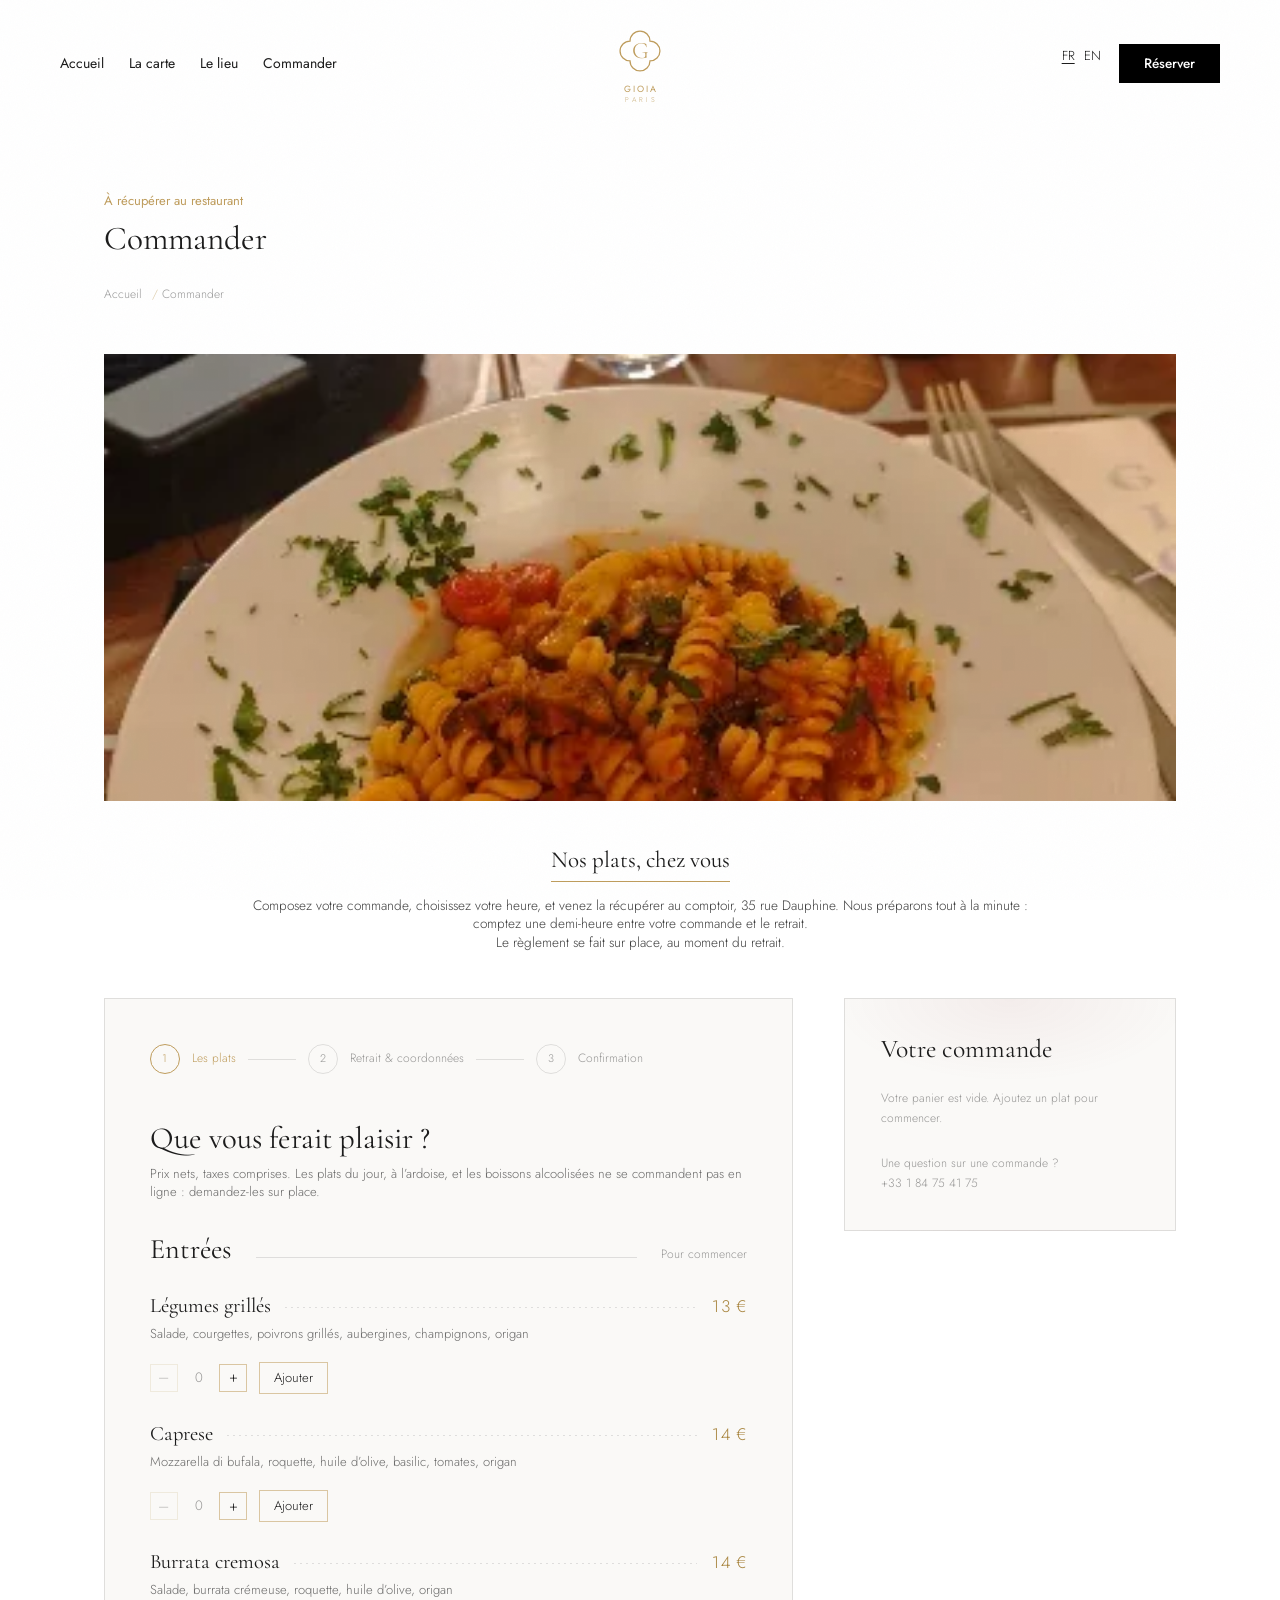
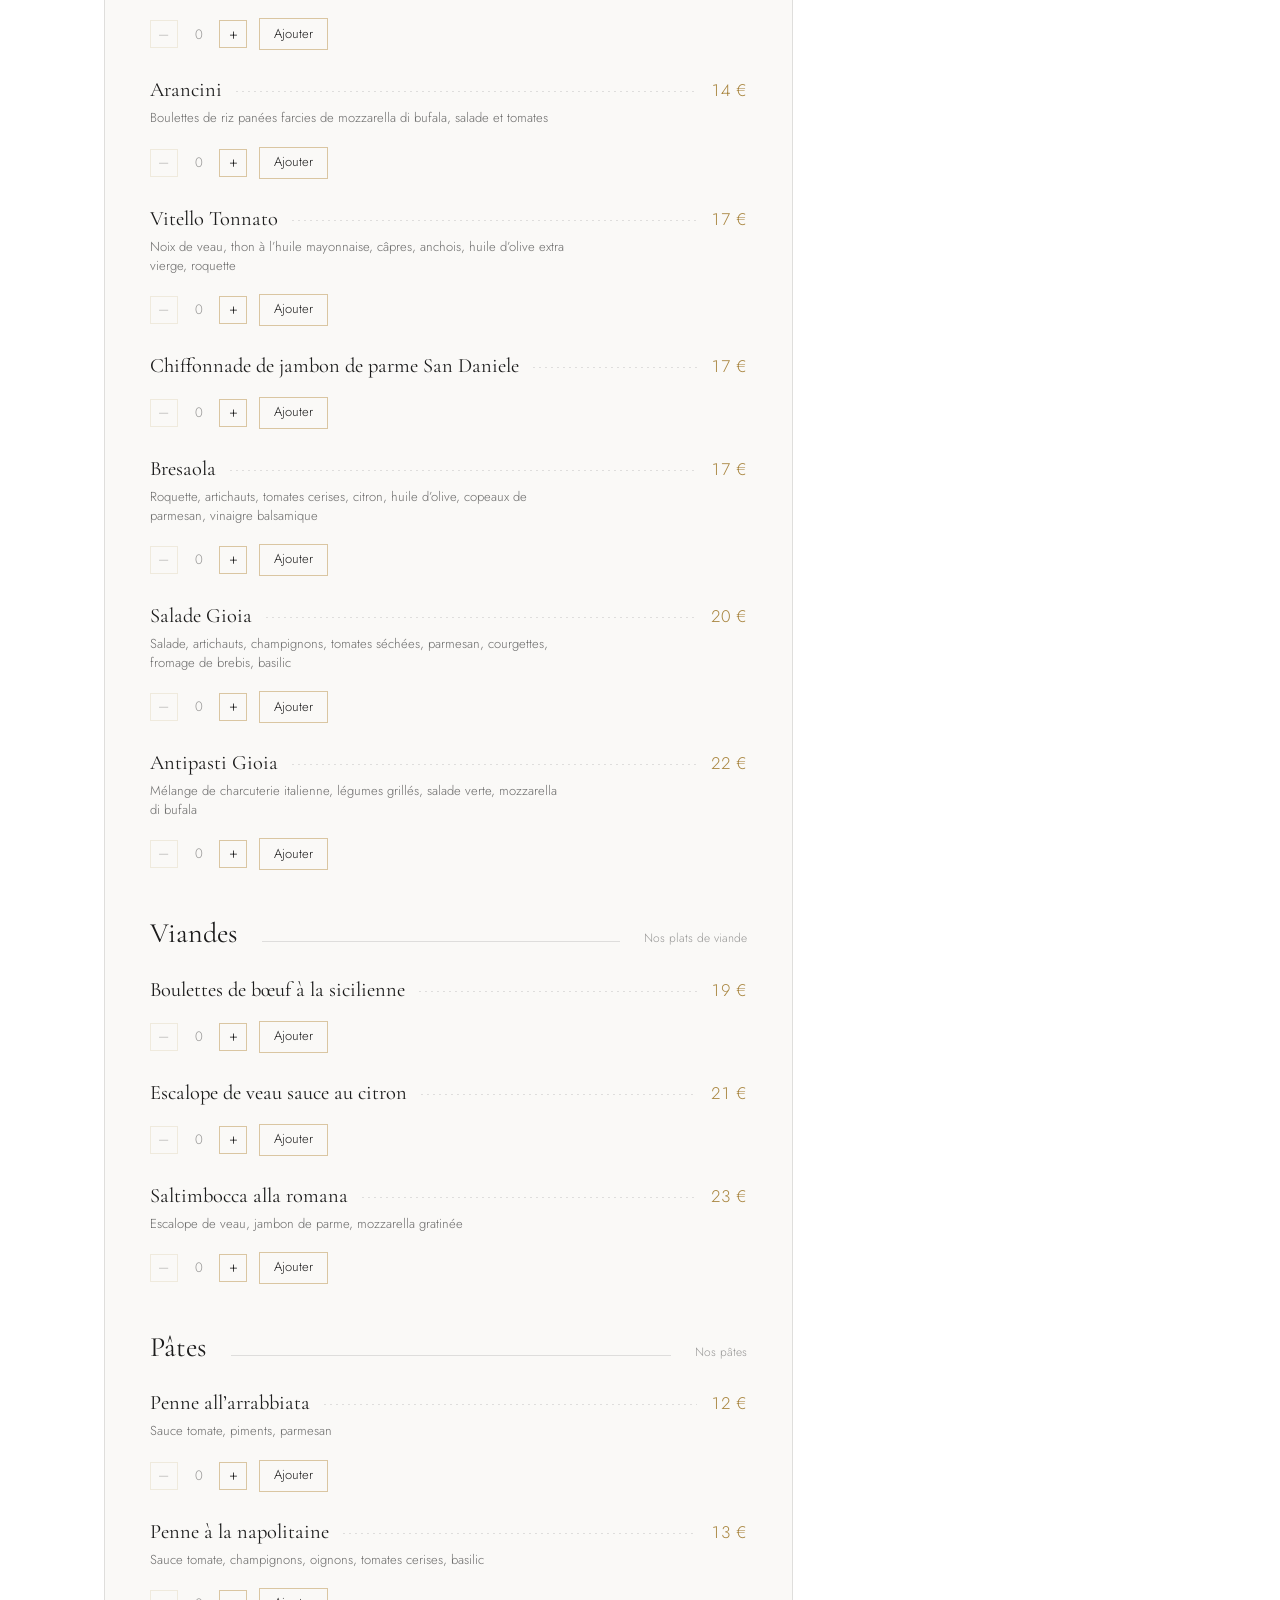
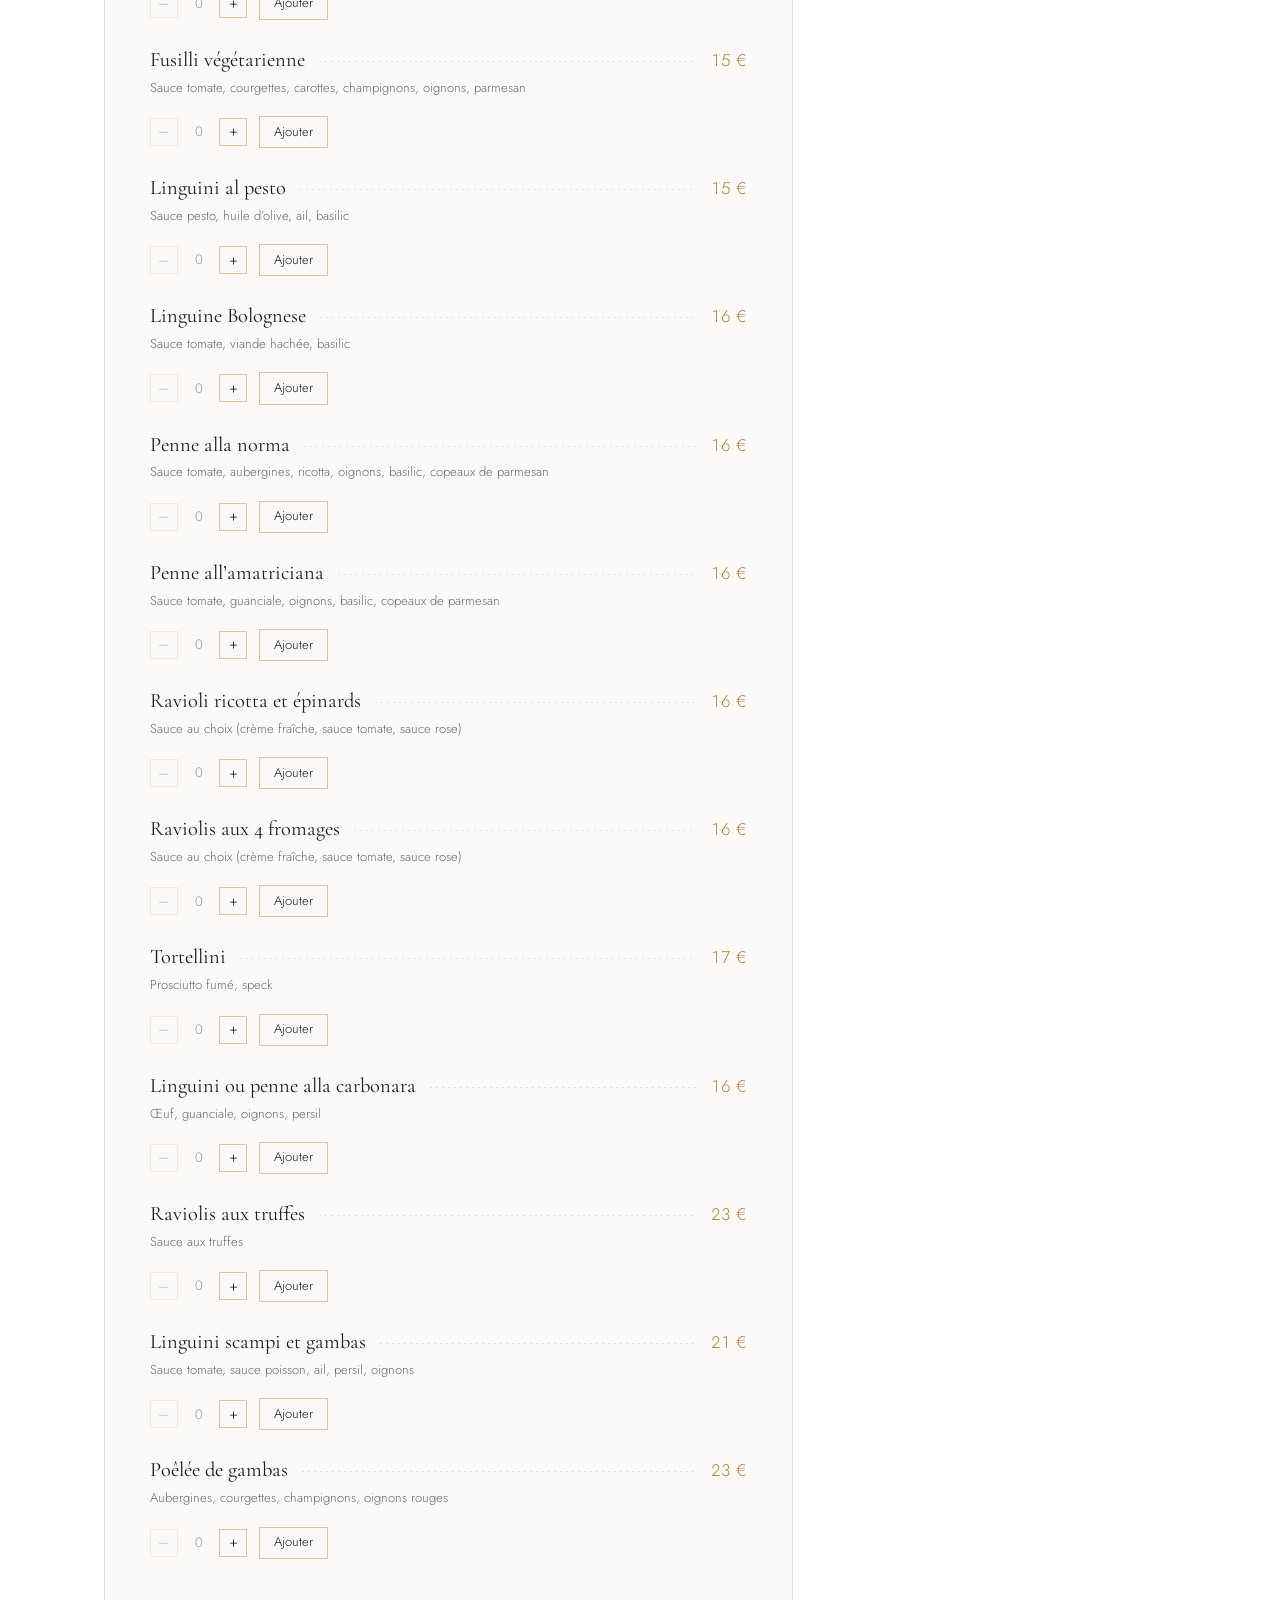
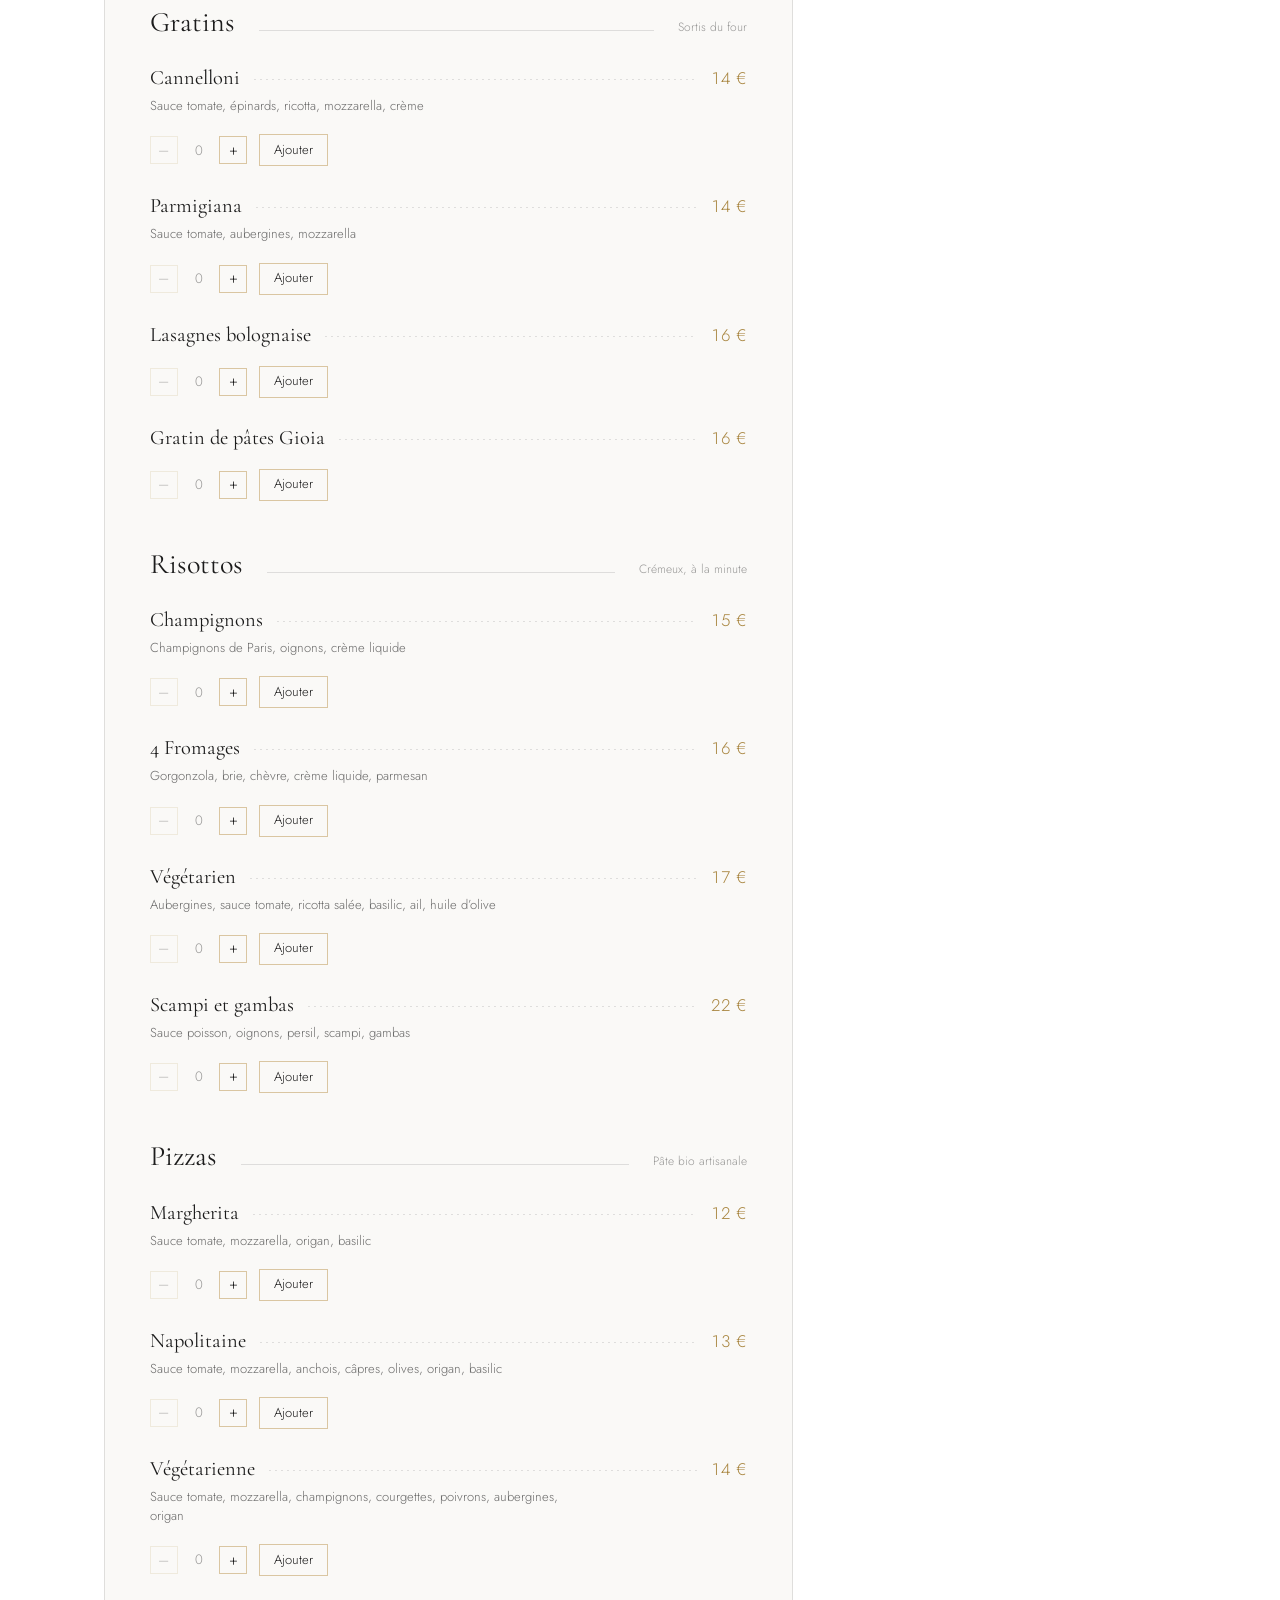
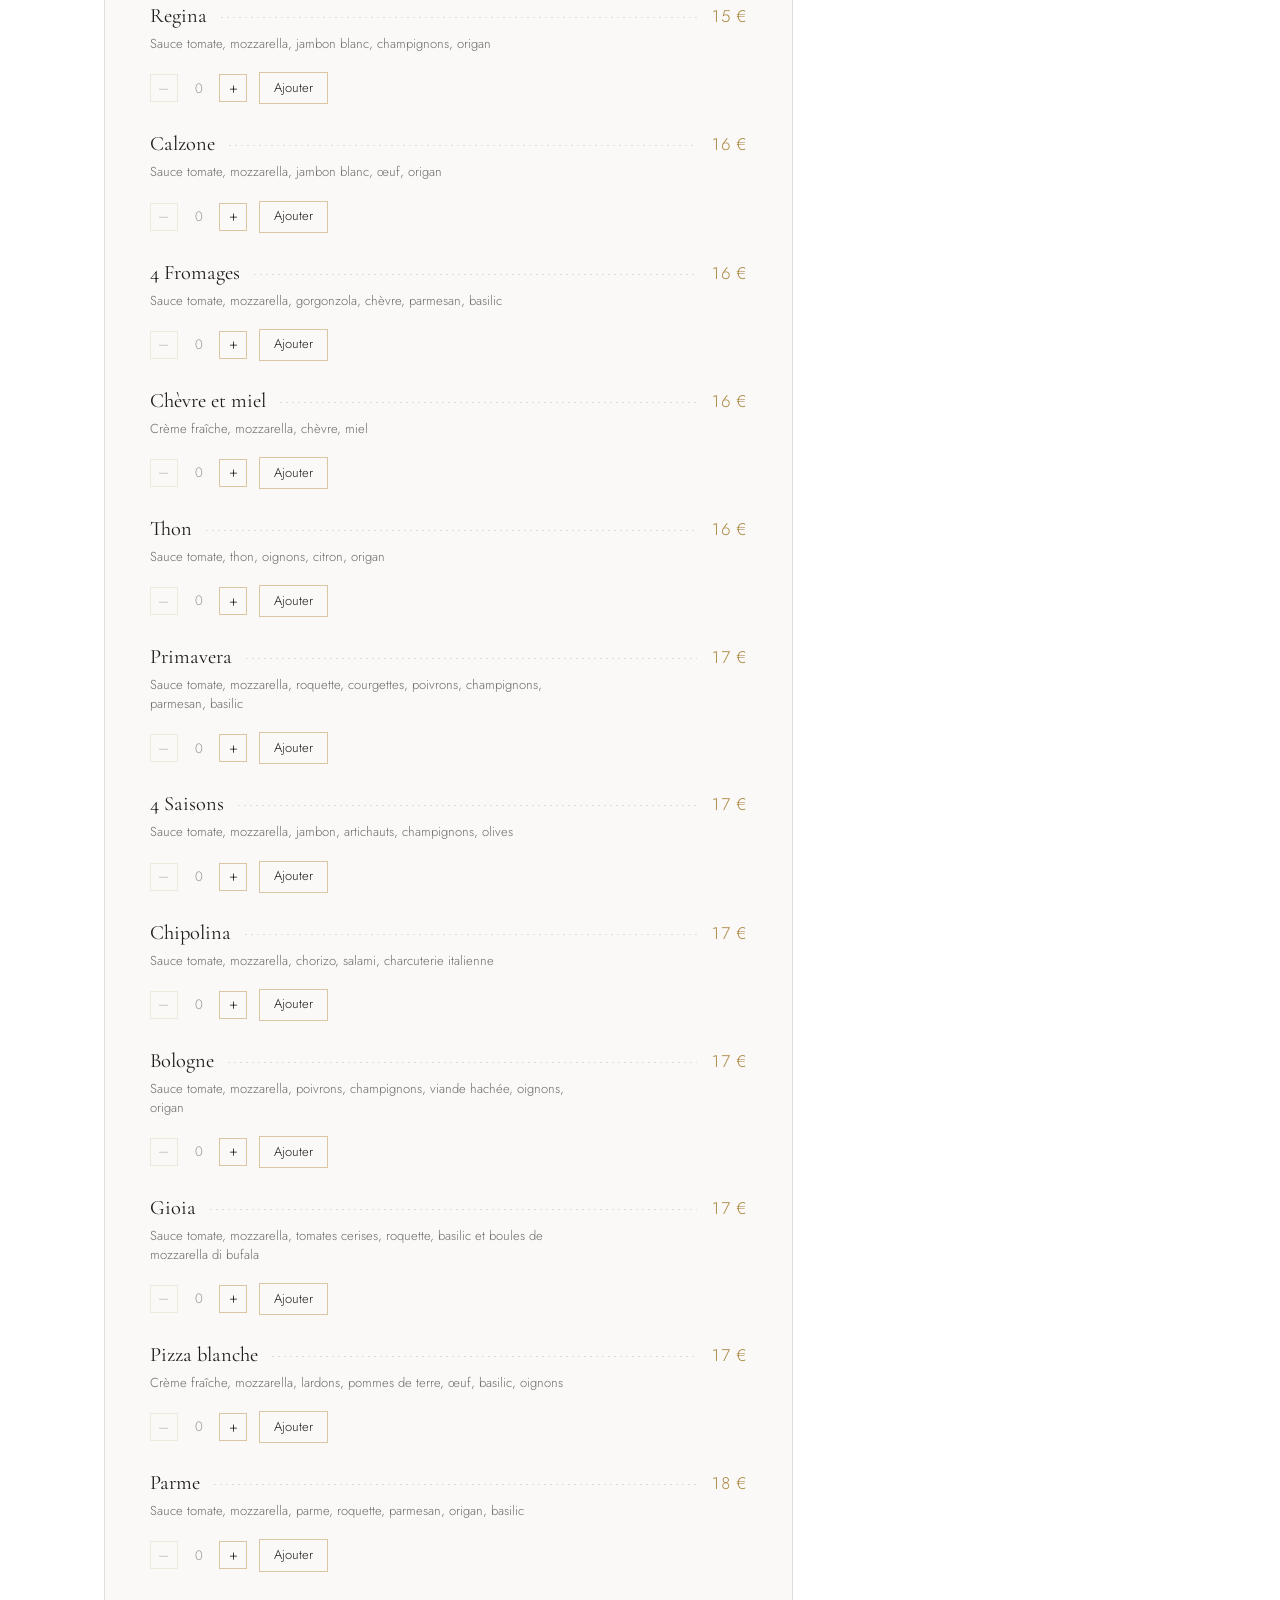
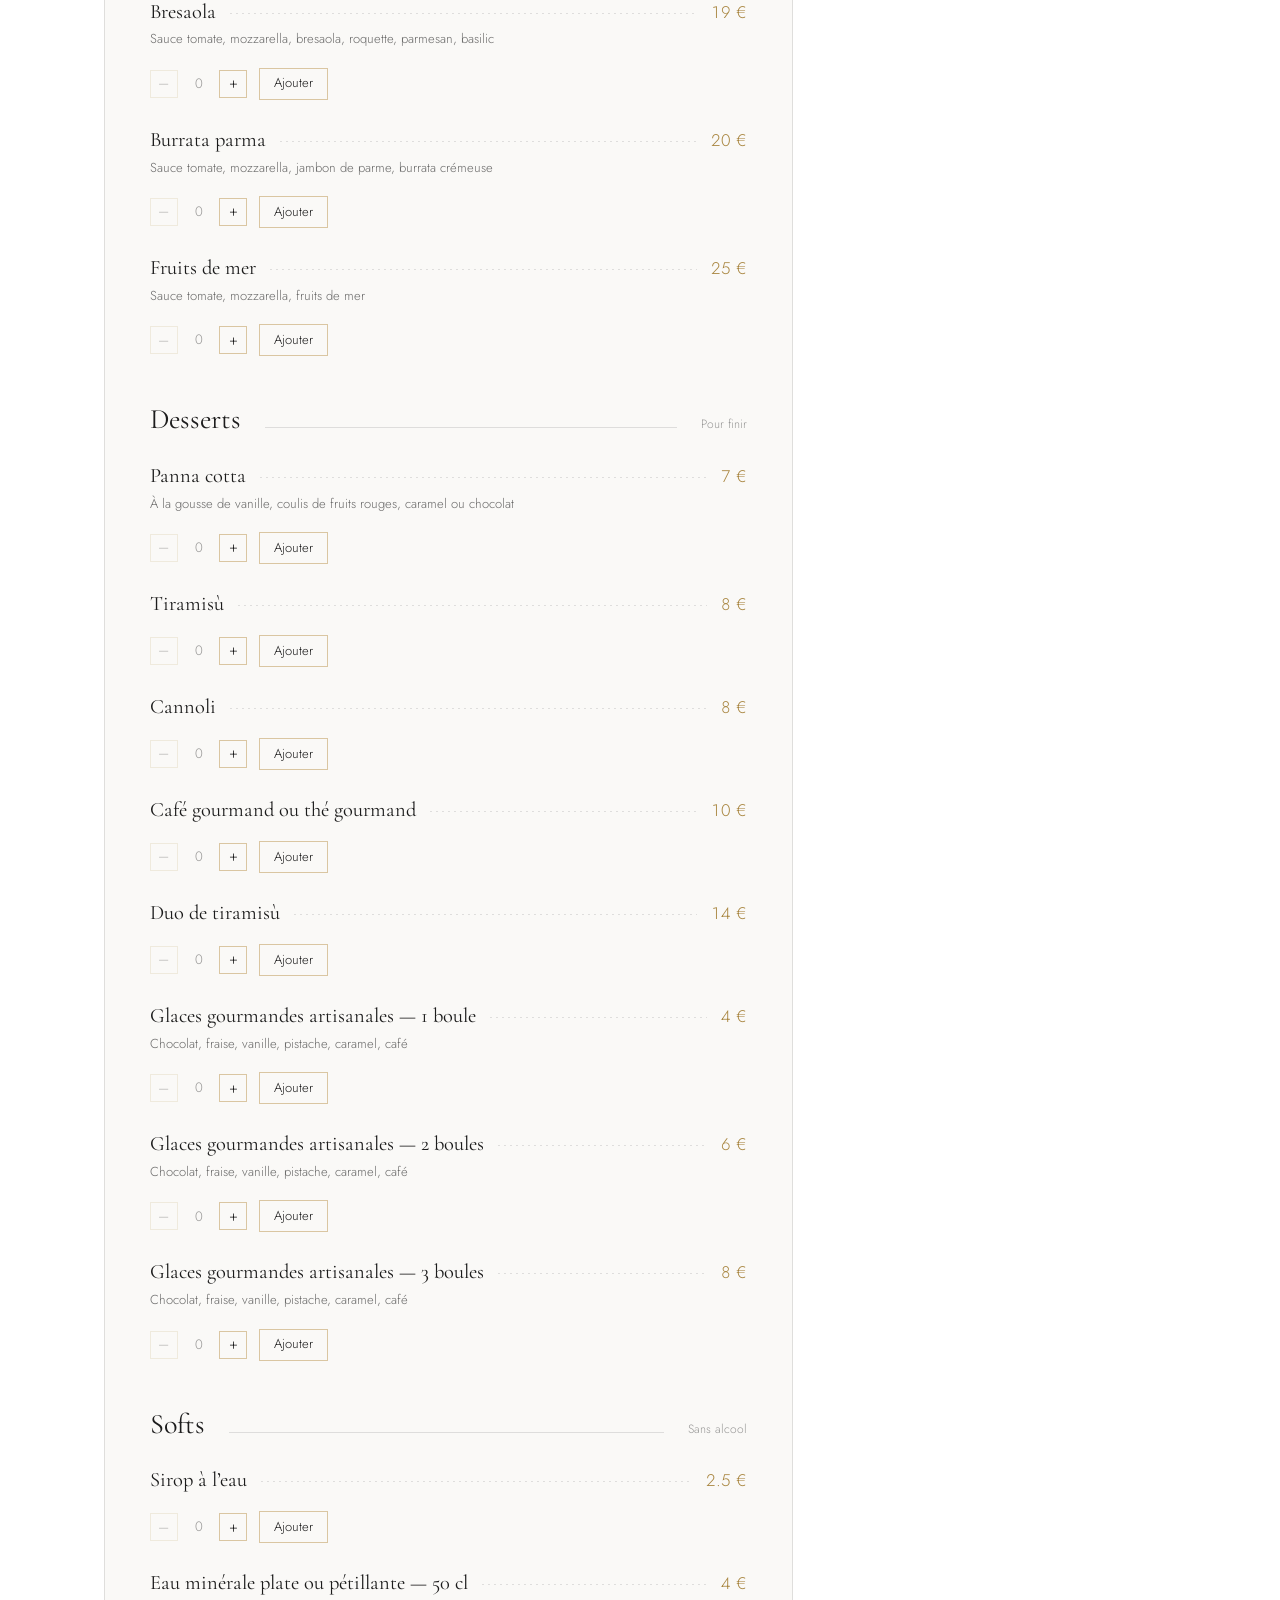
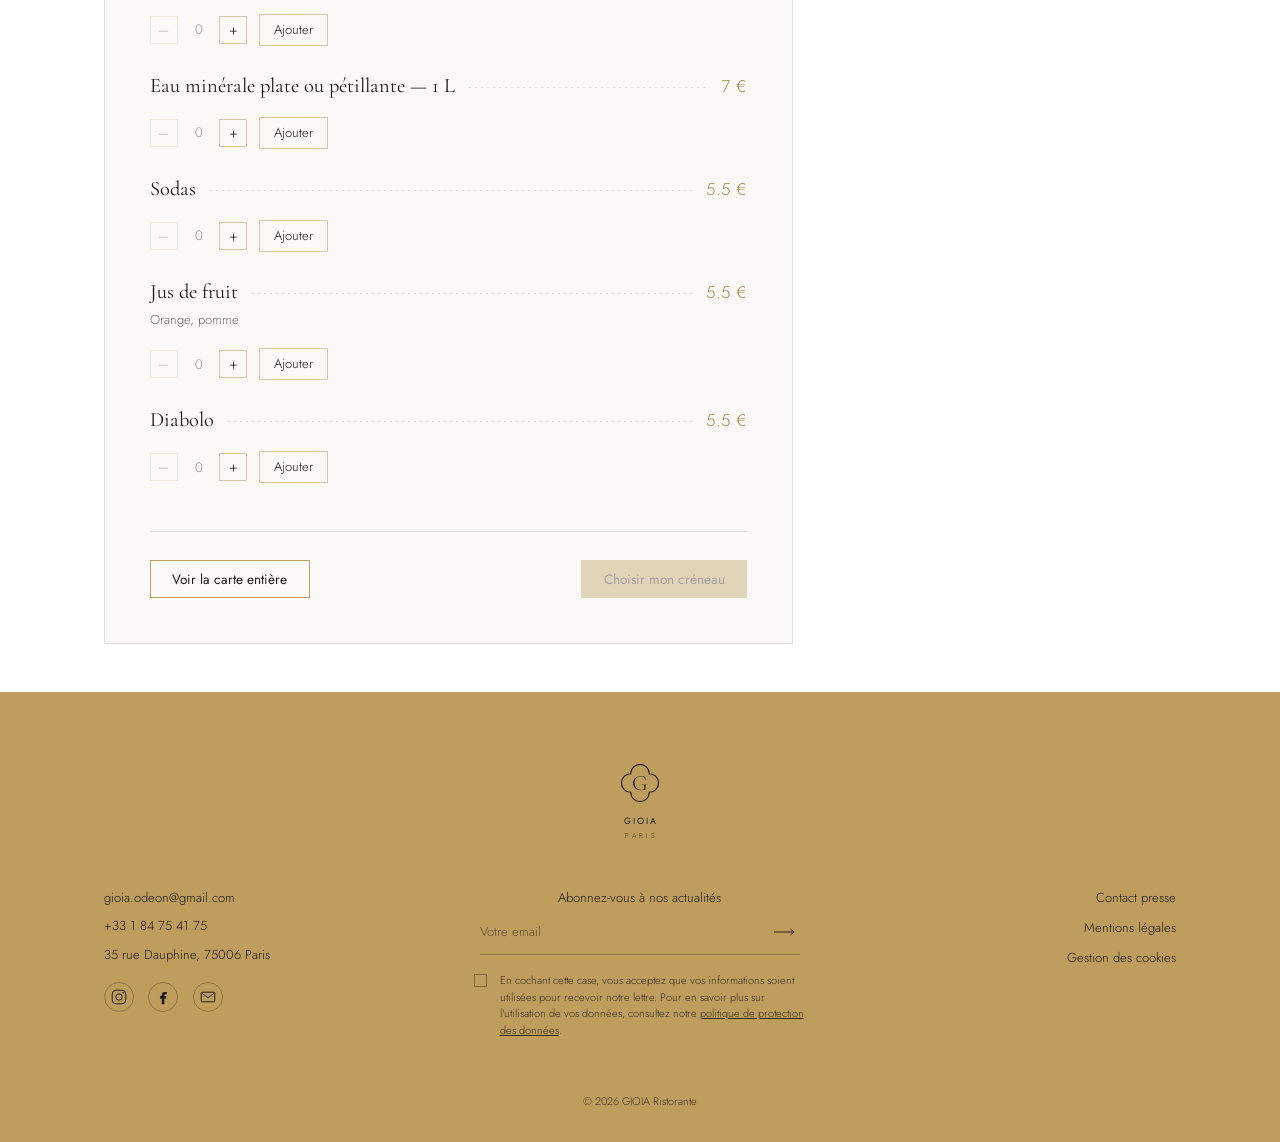
==== site/commander.html @ bee612eb "Ajoute la commande en ligne, à récupérer au restaurant Pas de livraison, pas de paiement en ligne : " ====
<!DOCTYPE html>
<html lang="fr">
<head>
<meta charset="utf-8">
<meta name="viewport" content="width=device-width, initial-scale=1">
<title>Réserver une table — GIOIA Odéon, Paris 6e</title>
<meta name="description" content="Commandez les plats de GIOIA Odéon en ligne et récupérez-les au restaurant, 35 rue Dauphine, Paris 6e. Service continu 12h–22h30, 7j/7. Règlement au retrait.">
<meta name="robots" content="index, follow, max-image-preview:large, max-snippet:-1">
<meta name="theme-color" content="#FBFAF7">
<link rel="canonical" href="https://gioiaodeon.fr/commander.html">

<meta property="og:type" content="website">
<meta property="og:site_name" content="GIOIA">
<meta property="og:locale" content="fr_FR">
<meta property="og:title" content="Commander en ligne — GIOIA Odéon">
<meta property="og:description" content="Choisissez votre date, votre horaire et votre salle. Service continu, 7j/7. Confirmation immédiate.">
<meta property="og:url" content="https://gioiaodeon.fr/commander.html">
<meta property="og:image" content="https://gioiaodeon.fr/assets/images/og-image.jpg">
<meta name="twitter:card" content="summary_large_image">
<meta name="twitter:title" content="Commander en ligne — GIOIA Odéon">
<meta name="twitter:description" content="Choisissez votre date, votre horaire et votre salle. Service continu, 7j/7. Confirmation immédiate.">
<meta name="twitter:image" content="https://gioiaodeon.fr/assets/images/og-image.jpg">

<link rel="icon" href="favicon.svg" type="image/svg+xml">
<link rel="manifest" href="site.webmanifest">

<link rel="preconnect" href="https://fonts.googleapis.com">
<link rel="preconnect" href="https://fonts.gstatic.com" crossorigin>
<link rel="stylesheet" href="https://fonts.googleapis.com/css2?family=Cormorant+Garamond:ital,wght@0,300;0,400;0,500;1,300;1,400&family=Jost:wght@200;300;400;500&display=swap">
<link rel="stylesheet" href="assets/css/style.css">

<script>
(function(){try{if(sessionStorage.getItem('gioia:navigating')==='1'){document.documentElement.classList.add('is-navigating');sessionStorage.removeItem('gioia:navigating');}}catch(e){}})();
</script>

</head>
<body>
<a class="skip-link" href="#main">Aller au contenu principal</a>

<div class="curtain" aria-hidden="true"><span></span><span></span><span></span><span></span></div>

<div class="preloader" role="status" aria-live="polite">
  <div class="preloader__inner">
    <p class="preloader__mark">GIOIA</p>
    <p class="preloader__sub">Ristorante · Paris</p>
    <div class="preloader__bar"><span></span></div>
    <p class="preloader__count">000</p>
  </div>
</div>

<script type="application/ld+json">
{
  "@context": "https://schema.org",
  "@type": "WebPage",
  "name": "Commander en ligne — GIOIA Odéon",
  "description": "Commande des plats de GIOIA Odéon à récupérer au restaurant.",
  "url": "https://gioiaodeon.fr/commander.html",
  "isPartOf": { "@type": "Restaurant", "@id": "https://gioiaodeon.fr/#restaurant" },
  "potentialAction": {
    "@type": "OrderAction",
    "target": "https://gioiaodeon.fr/commander.html",
    "deliveryMethod": "http://purl.org/goodrelations/v1#PickUpAtStorePickup"
  }
}
</script>

<header class="site-header">
  <div class="container site-header__inner">
    <nav class="nav" aria-label="Navigation principale">
      <ul class="nav__list">
        <li><a class="nav__link" href="index.html">Accueil</a></li>
        <li><a class="nav__link" href="la-carte.html">La carte</a></li>
        <li><a class="nav__link" href="le-lieu.html">Le lieu</a></li>
        <li><a class="nav__link" href="commander.html">Commander</a></li>
      </ul>
    </nav>

    <a class="brand" href="index.html" aria-label="GIOIA, retour à l'accueil">
      <svg class="brand__seal" viewBox="0 0 64 64" fill="none" aria-hidden="true">
        <path d="M43 21 A11 11 0 0 0 21 21 A11 11 0 0 0 21 43 A11 11 0 0 0 43 43 A11 11 0 0 0 43 21 Z"
              stroke="currentColor" stroke-width="1.4"/>
        <text x="32" y="40" text-anchor="middle" font-family="Cormorant Garamond, Georgia, serif"
              font-size="26" fill="currentColor">G</text>
      </svg>
      <span class="brand__name">Gioia</span>
      <span class="brand__tag">Paris</span>
    </a>

    <div class="header-actions">
      <a class="panier-pastille" href="commander.html#commande" data-panier-lien hidden
         aria-label="Voir votre commande">
        <svg width="15" height="15" viewBox="0 0 20 20" aria-hidden="true">
          <path d="M3 6h14l-1.4 9.2a2 2 0 0 1-2 1.8H6.4a2 2 0 0 1-2-1.8L3 6Z" fill="none" stroke="currentColor" stroke-width="1.3"/>
          <path d="M7 6V4.6a3 3 0 0 1 6 0V6" fill="none" stroke="currentColor" stroke-width="1.3"/>
        </svg>
        <span data-panier-nombre>0</span>
      </a>
      <p class="lang" aria-label="Langue">
        <a href="index.html" aria-current="true" lang="fr">FR</a>
        <a href="index.html" lang="en" title="English version — à venir">EN</a>
      </p>
      <a class="btn btn--gold" href="reservation.html">Réserver</a>
      <button class="burger" type="button" aria-expanded="false" aria-controls="mobile-menu" aria-label="Ouvrir le menu">
        <span></span><span></span><span></span>
      </button>
    </div>
  </div>
</header>

<div class="mobile-menu" id="mobile-menu" aria-hidden="true">
  <div class="container">
    <ul class="mobile-menu__list">
      <li><a class="mobile-menu__link" href="index.html">Accueil</a></li>
      <li><a class="mobile-menu__link" href="la-carte.html">La carte</a></li>
      <li><a class="mobile-menu__link" href="le-lieu.html">Le lieu</a></li>
      <li><a class="mobile-menu__link" href="commander.html">Commander</a></li>
      <li><a class="mobile-menu__link" href="reservation.html">Réserver</a></li>
    </ul>
    <div class="mobile-menu__meta">
      <span>35 rue Dauphine, 75006 Paris</span>
      <a href="tel:+33184754175">+33 1 84 75 41 75</a>
      <span>7 jours sur 7 · 12h – 22h30</span>
    </div>
  </div>
</div>

<main id="main">

  <section class="page-head">
    <div class="container">
      <p class="eyebrow">À récupérer au restaurant</p>
      <h1 id="page-title">Commander</h1>
      <nav aria-label="Fil d’Ariane">
        <ol class="breadcrumb">
          <li><a href="index.html">Accueil</a></li>
          <li>Commander</li>
        </ol>
      </nav>
    </div>
  </section>

  <div class="photo-band">
    <div class="frame" data-caption="fusilli.webp">
      <img src="assets/images/fusilli.webp" alt="Un plat de pâtes servi chez GIOIA" width="382" height="510" fetchpriority="high" decoding="async">
    </div>
  </div>

  <section class="section">
    <div class="container">
      <div class="intro">
        <h2 class="heading-rule intro__title">Nos plats, chez vous</h2>
        <p>
          Composez votre commande, choisissez votre heure, et venez la récupérer au comptoir,
          35 rue Dauphine. Nous préparons tout à la minute : comptez une demi-heure entre votre
          commande et le retrait.<br>
          Le règlement se fait sur place, au moment du retrait.
        </p>
      </div>
    </div>
  </section>

  <section class="section section--flush-top commande" id="commande">
    <div class="container">
      <div class="booking">

        <!-- ============================ ÉTAPES ============================ -->
        <div class="booking__panel">

          <ol class="stepper" aria-label="Étapes de la commande">
            <li class="stepper__item is-active">
              <span class="stepper__num">1</span>
              <span class="stepper__label">Les plats</span>
            </li>
            <li class="stepper__item">
              <span class="stepper__num">2</span>
              <span class="stepper__label">Retrait &amp; coordonnées</span>
            </li>
            <li class="stepper__item">
              <span class="stepper__num">3</span>
              <span class="stepper__label">Confirmation</span>
            </li>
          </ol>

          <!-- ------------------------- 1. La carte ------------------------ -->
          <div class="step is-active" id="etape-plats">
            <h2 class="step__title">Que vous ferait plaisir ?</h2>
            <p class="step__hint">
              Prix nets, taxes comprises. Les plats du jour, à l’ardoise, et les boissons
              alcoolisées ne se commandent pas en ligne : demandez-les sur place.
            </p>

            <div data-carte></div>

            <div class="step__actions">
              <a class="btn" href="la-carte.html">Voir la carte entière</a>
              <button type="button" class="btn btn--filled" data-vers="1" data-vers-coordonnees disabled>
                Choisir mon créneau
              </button>
            </div>
          </div>

          <!-- ------------------ 2. Retrait et coordonnées ----------------- -->
          <div class="step" id="etape-retrait">
            <h2 class="step__title">Quand venez-vous ?</h2>
            <p class="step__hint">
              Service continu de 12h à 22h30, sept jours sur sept. Dernier retrait à 22h15.
            </p>

            <form data-commande-form novalidate>

              <div class="alert alert--error" data-erreur hidden></div>

              <fieldset class="fieldset">
                <legend class="fieldset__legend">Jour du retrait</legend>
                <div class="choice-row" data-jours></div>
              </fieldset>

              <fieldset class="fieldset">
                <legend class="fieldset__legend">Heure du retrait</legend>
                <div data-heures></div>
              </fieldset>

              <div class="field-grid">
                <div class="field">
                  <label for="cmd-prenom">Prénom <span class="req">*</span></label>
                  <input id="cmd-prenom" name="prenom" type="text" autocomplete="given-name" required>
                </div>
                <div class="field">
                  <label for="cmd-nom">Nom <span class="req">*</span></label>
                  <input id="cmd-nom" name="nom" type="text" autocomplete="family-name" required>
                </div>
                <div class="field">
                  <label for="cmd-tel">Téléphone <span class="req">*</span></label>
                  <input id="cmd-tel" name="telephone" type="tel" autocomplete="tel" required>
                </div>
                <div class="field">
                  <label for="cmd-email">E-mail <span class="req">*</span></label>
                  <input id="cmd-email" name="email" type="email" autocomplete="email" required>
                </div>
                <div class="field field--full">
                  <label for="cmd-remarques">Une précision ? (allergie, sans oignon…)</label>
                  <textarea id="cmd-remarques" name="remarques" rows="3"></textarea>
                </div>
              </div>

              <div class="step__actions">
                <button type="button" class="btn" data-vers="0">Revenir aux plats</button>
                <button type="submit" class="btn btn--filled" data-envoyer>Envoyer la commande</button>
              </div>
            </form>
          </div>

          <!-- ----------------------- 3. Confirmation ---------------------- -->
          <div class="step" id="etape-confirmation">
            <div class="confirmation">
              <div class="confirmation__seal" aria-hidden="true">
                <svg width="30" height="24" viewBox="0 0 30 24" fill="none">
                  <path d="M2 12l8 8L28 2" stroke="currentColor" stroke-width="1.6"/>
                </svg>
              </div>
              <h2 class="step__title">Commande enregistrée</h2>
              <p class="step__hint" style="margin-bottom:0">
                Nous vous attendons au comptoir, 35 rue Dauphine. Le règlement se fait sur place.
              </p>
              <p class="confirmation__ref">Référence <span data-ref>—</span></p>

              <div class="confirmation__recap">
                <dl class="summary__list" data-conf-lignes></dl>
                <div class="summary__row">
                  <dt>Retrait</dt><dd data-conf-retrait>—</dd>
                </div>
                <div class="summary__row">
                  <dt>Total à régler sur place</dt><dd data-conf-total>—</dd>
                </div>
              </div>

              <div class="step__actions" style="justify-content:center">
                <a class="btn" href="index.html">Retour à l’accueil</a>
                <a class="btn btn--filled" href="commander.html">Passer une autre commande</a>
              </div>
            </div>
          </div>

        </div>

        <!-- ============================ PANIER ============================ -->
        <aside class="summary" aria-label="Votre commande">
          <h2 class="summary__title">Votre commande</h2>

          <p class="summary__note" data-panier-vide style="margin-top:0">
            Votre panier est vide. Ajoutez un plat pour commencer.
          </p>

          <div data-panier-contenu hidden>
            <div class="panier-lignes" data-panier-lignes></div>

            <dl class="summary__list" style="margin-top:1.25rem">
              <div class="summary__row"><dt>Articles</dt><dd data-articles>0 article</dd></div>
              <div class="summary__row"><dt>Dont TVA 10 %</dt><dd data-total-tva>—</dd></div>
              <div class="summary__row summary__row--fort"><dt>Total</dt><dd data-total>—</dd></div>
            </dl>

            <p class="summary__note">Retrait <span data-recap-retrait>—</span></p>
          </div>

          <p class="summary__note">
            Une question sur une commande&nbsp;?<br>
            <a class="link-line" href="tel:+33184754175">+33 1 84 75 41 75</a>
          </p>
        </aside>

      </div>
    </div>
  </section>

</main>

<footer class="site-footer">
  <div class="container">
    <a class="footer-seal" href="index.html" aria-label="GIOIA, retour à l'accueil">
      <svg class="brand__seal" viewBox="0 0 64 64" fill="none" aria-hidden="true">
        <path d="M43 21 A11 11 0 0 0 21 21 A11 11 0 0 0 21 43 A11 11 0 0 0 43 43 A11 11 0 0 0 43 21 Z"
              stroke="currentColor" stroke-width="1.4"/>
        <text x="32" y="40" text-anchor="middle" font-family="Cormorant Garamond, Georgia, serif"
              font-size="26" fill="currentColor">G</text>
      </svg>
      <span class="brand__name">Gioia</span>
      <span class="brand__tag">Paris</span>
    </a>

    <div class="footer-top">
      <div class="footer-col">
        <p><a class="link-line" href="mailto:gioia.odeon@gmail.com">gioia.odeon@gmail.com</a></p>
        <p><a class="link-line" href="tel:+33184754175">+33 1 84 75 41 75</a></p>
        <p>35 rue Dauphine, 75006 Paris</p>
        <ul class="footer-social">
          <li><a href="https://www.instagram.com/gioia.odeon/" aria-label="Instagram" rel="noopener noreferrer" target="_blank">
            <svg width="16" height="16" viewBox="0 0 20 20" aria-hidden="true"><rect x="1.5" y="1.5" width="17" height="17" rx="5" fill="none" stroke="currentColor" stroke-width="1.2"/><circle cx="10" cy="10" r="4" fill="none" stroke="currentColor" stroke-width="1.2"/><circle cx="15.2" cy="4.8" r="1" fill="currentColor"/></svg>
          </a></li>
          <li><a href="https://www.facebook.com/p/Gioia-Paris-Od%C3%A9on-61570011088949/" aria-label="Facebook" rel="noopener noreferrer" target="_blank">
            <svg width="16" height="16" viewBox="0 0 20 20" aria-hidden="true"><path d="M12.5 6.5h2.2V3.6h-2.6c-2.3 0-3.6 1.4-3.6 3.7v1.5H6.2v3h2.3V19h3.1v-7.2h2.3l.4-3h-2.7V7.6c0-.8.3-1.1.9-1.1z" fill="currentColor"/></svg>
          </a></li>
          <li><a href="mailto:gioia.odeon@gmail.com" aria-label="Nous écrire">
            <svg width="16" height="16" viewBox="0 0 20 20" aria-hidden="true"><rect x="1.5" y="4" width="17" height="12" rx="1.5" fill="none" stroke="currentColor" stroke-width="1.2"/><path d="M2 5l8 6 8-6" fill="none" stroke="currentColor" stroke-width="1.2"/></svg>
          </a></li>
        </ul>
      </div>

      <!-- Invitation à la lettre d'information. Faute de service d'envoi, le
           bouton ouvre le courrielleur du visiteur : rien n'est simulé. À
           rebrancher sur Brevo, Mailchimp ou l'outil de votre choix. -->
      <div class="footer-col footer-col--center">
        <p class="footer-news__label">Abonnez-vous à nos actualités</p>
        <form class="footer-news" action="mailto:gioia.odeon@gmail.com" method="post" enctype="text/plain">
          <input type="email" name="email" placeholder="Votre email" aria-label="Votre adresse électronique" required>
          <button type="submit" aria-label="S'abonner">
            <svg width="22" height="8" viewBox="0 0 24 8" aria-hidden="true"><path d="M0 4h22M18 1l4 3-4 3" fill="none" stroke="currentColor" stroke-width="1"/></svg>
          </button>
        </form>
        <label class="footer-news__consent">
          <input type="checkbox" required>
          <span>En cochant cette case, vous acceptez que vos informations soient utilisées pour recevoir notre lettre. Pour en savoir plus sur l'utilisation de vos données, consultez notre <a href="le-lieu.html#acces">politique de protection des données</a>.</span>
        </label>
      </div>

      <div class="footer-col footer-col--end">
        <ul>
          <li><a class="link-line" href="mailto:gioia.odeon@gmail.com?subject=Contact%20presse">Contact presse</a></li>
          <li><a class="link-line" href="le-lieu.html#acces">Mentions légales</a></li>
          <li><a class="link-line" href="le-lieu.html#acces">Gestion des cookies</a></li>
        </ul>
      </div>
    </div>

    <div class="footer-bottom">
      <p>© <span data-year>2026</span> GIOIA Ristorante</p>
    </div>
  </div>
</footer>

<script src="assets/js/main.js" defer></script>
<script src="assets/js/commande.js" defer></script>
</body>
</html>
---- site/assets/css/style.css ----
/* ==========================================================================
   GIOIA — Ristorante · Paris 6e
   Design system & feuille de style principale
   --------------------------------------------------------------------------
   Sommaire
   01. Tokens & reset
   02. Typographie
   03. Utilitaires & layout
   04. Boutons & liens
   05. Préchargeur & transitions de page
   06. En-tête & navigation
   07. Cadres photo (avec placeholder élégant)
   08. Hero
   09. Sections communes
   10. La carte
   11. Galerie & lightbox
   12. Réservation
   13. Pied de page
   14. Animations & révélations au scroll
   15. Responsive
   ========================================================================== */

/* ========================= 01. TOKENS & RESET ============================ */

:root {
  /* Palette — relevée sur la référence : blanc pur, or, noir.
     Le fond ne porte aucune teinte ; toute la chaleur vient de l'or. */
  --blanc:        #FFFFFF;   /* fond principal */
  --blanc-2:      #FAF9F7;   /* surface alternée, à peine perceptible */
  --blanc-3:      #F2EFEA;   /* surface appuyée */
  --sable:        #DDCEC2;   /* bandes séparatrices */

  --encre:        #3E3E3E;   /* texte courant */
  --encre-forte:  #1C1C1C;   /* titres */
  --noir:         #000000;   /* bouton principal */

  --or:           #BF9D5D;   /* accent : filets, accroches, prix, liens */
  --or-fonce:     #A8853F;
  --or-clair:     #E8C98F;   /* version lisible sur photographie sombre */

  --terracotta:   #9A4E2E;   /* alertes du formulaire, seul écart à la palette */

  /* Alias : le reste de la feuille s'appuie sur ces noms. */
  --carrara:      var(--blanc);
  --carrara-2:    var(--blanc-2);
  --carrara-3:    var(--blanc-3);
  --marmo-mezzo:  var(--sable);
  --inchiostro:   var(--encre-forte);
  --notte:        #141414;
  --rosso:        var(--or);
  --rosso-scuro:  var(--or-fonce);
  --rosso-chiaro: var(--or-clair);
  --verde:        var(--encre-forte);

  --ink:          var(--blanc);
  --ink-2:        var(--blanc-2);
  --ink-3:        var(--blanc-3);
  --stone:        var(--encre-forte);
  --stone-2:      var(--encre);
  --gold:         var(--or);
  --gold-2:       var(--or-fonce);

  --text:         var(--encre);
  --text-strong:  var(--encre-forte);   /* titres — bascule au clair sur fond sombre */
  --text-muted:   rgba(62, 62, 62, 0.76);
  --text-faint:   rgba(62, 62, 62, 0.52);
  --line:         rgba(28, 28, 28, 0.12);
  --line-strong:  rgba(191, 157, 93, 0.55);

  /* Typographie */
  --font-display: "Cormorant Garamond", "Iowan Old Style", Georgia, "Times New Roman", serif;
  --font-sans:    "Jost", "Helvetica Neue", -apple-system, BlinkMacSystemFont, "Segoe UI", sans-serif;

  /* Échelle relevée sur la référence, à 1280 px de large : titre de section
     28 px (2,19 vw), titre de chapeau 24 px, corps 13 px (1,02 vw). */
  --fs-hero:  clamp(2.5rem, 5vw, 4rem);
  --fs-h1:    clamp(1.5rem, 2.6vw, 2.2rem);
  --fs-h2:    clamp(1.45rem, 2.2vw, 2rem);
  --fs-h3:    clamp(1.15rem, 1.5vw, 1.45rem);
  --fs-lead:  clamp(0.9rem, 1.1vw, 1.05rem);
  --fs-body:  clamp(0.85rem, 1.02vw, 1rem);
  --fs-small: 0.8125rem;
  --fs-label: 0.75rem;

  /* Espacements — 47 px de part et d'autre d'une section à 1280 px, soit
     94 px entre deux blocs : l'écart mesuré sur la référence. */
  --gutter:      clamp(1.25rem, 3.5vw, 2.75rem);
  --section-y:   clamp(2.25rem, 3.7vw, 3.5rem);
  --maxw:        1160px;
  --maxw-text:   58ch;

  /* La référence ne coupe aucun coin : tout est vif. */
  --radius-photo: 0px;

  /* Mouvement */
  --ease:        cubic-bezier(0.22, 1, 0.36, 1);
  --ease-in-out: cubic-bezier(0.65, 0, 0.35, 1);
  --dur:         0.7s;

  --header-h: 104px;
}

*, *::before, *::after { box-sizing: border-box; }

html {
  -webkit-text-size-adjust: 100%;
  scroll-behavior: smooth;
  scroll-padding-top: calc(var(--header-h) + 5.5rem);
}

body {
  margin: 0;
  background: var(--ink);
  color: var(--text);
  font-family: var(--font-sans);
  font-size: var(--fs-body);
  font-weight: 300;
  line-height: 1.45;
  letter-spacing: 0;
  -webkit-font-smoothing: antialiased;
  -moz-osx-font-smoothing: grayscale;
  overflow-x: hidden;
}

body.is-locked { overflow: hidden; }

img, svg, video { display: block; max-width: 100%; }
img { height: auto; }

button, input, select, textarea { font: inherit; color: inherit; }

/* Grain textile discret sur toute la page — signature « haut de gamme » */
body::after {
  content: "";
  position: fixed;
  inset: 0;
  z-index: 9998;
  pointer-events: none;
  opacity: 0.03;
  background-image: url("data:image/svg+xml,%3Csvg xmlns='http://www.w3.org/2000/svg' width='220' height='220'%3E%3Cfilter id='n'%3E%3CfeTurbulence type='fractalNoise' baseFrequency='0.85' numOctaves='3' stitchTiles='stitch'/%3E%3C/filter%3E%3Crect width='100%25' height='100%25' filter='url(%23n)'/%3E%3C/svg%3E");
  mix-blend-mode: multiply;
}

/* ------------------------------------------------------------------------ */
/* Règle du site : hors du hero de l'accueil, on n'écrit jamais par-dessus    */
/* une photographie. Les images sont montrées telles quelles et le texte se   */
/* pose sur le papier, à côté ou en dessous.                                  */
/* Mesuré avant de trancher : sur ces images, l'encre tombe à 0,20–0,47 de    */
/* luminance de fond, et le blanc à 1,6:1 de contraste dans le pire cas —     */
/* une lampe ou un reflet derrière une lettre. Aucun des deux ne tenait.      */
/* Le hero de l'accueil est l'exception assumée : texte clair sur image, donc */
/* voile en haut et en bas (voir section 08).                                 */
/* ------------------------------------------------------------------------ */

/* Sur l'accueil, l'en-tête se pose sur le hero plein écran : il passe au clair
   et se réduit au nom et au téléphone. La navigation revient dès qu'on défile
   — elle reste dans le balisage, donc lisible par les moteurs. */
body.home .site-header:not(.is-stuck) {
  --stone:       var(--carrara);
  --text:        var(--carrara);
  --text-strong: var(--carrara);
  --text-muted:  rgba(251, 250, 247, 0.84);
  --text-faint:  rgba(251, 250, 247, 0.62);
  --line:        rgba(251, 250, 247, 0.26);
  --line-strong: rgba(251, 250, 247, 0.46);
  --gold:        var(--rosso-chiaro);
  color: var(--text);
}
.header-aside {
  display: none;
  font-size: var(--fs-label);
  letter-spacing: 0.2em;
  color: var(--text-muted);
  text-decoration: none;
  white-space: nowrap;
  transition: color 0.4s var(--ease);
}
.header-aside:hover { color: var(--stone); }
@media (min-width: 1100px) { .header-aside { display: inline-block; } }

/* La visionneuse reste le seul espace sombre du site : on y regarde une
   photographie, le noir est là pour l'isoler. */
.lightbox {
  --stone:        var(--carrara);
  --text:         var(--carrara);
  --text-strong:  var(--carrara);
  --text-muted:   rgba(251, 250, 247, 0.74);
  --line:         rgba(251, 250, 247, 0.20);
  --gold:         var(--rosso-chiaro);
  color: var(--text);
}

::selection { background: var(--gold); color: var(--ink); }

:focus-visible {
  outline: 2px solid var(--gold-2);
  outline-offset: 3px;
  border-radius: 2px;
}

/* Barre de défilement */
::-webkit-scrollbar { width: 9px; }
::-webkit-scrollbar-track { background: var(--ink); }
::-webkit-scrollbar-thumb { background: rgba(142,42,51,.32); }
::-webkit-scrollbar-thumb:hover { background: rgba(142,42,51,.55); }

.skip-link {
  position: absolute;
  left: 50%;
  top: 0;
  transform: translate(-50%, -120%);
  z-index: 10000;
  background: var(--gold);
  color: var(--ink);
  padding: 0.75rem 1.5rem;
  font-size: var(--fs-small);
  letter-spacing: 0.16em;
  text-transform: uppercase;
  text-decoration: none;
  transition: transform 0.3s var(--ease);
}
.skip-link:focus { transform: translate(-50%, 0); }

/* ============================ 02. TYPOGRAPHIE ============================ */
/* Échelle relevée sur la référence, à 1280 px de large : titre de section
   28 px, corps 13 px sur 17,5 px d'interligne. Rien n'est en capitales,
   rien n'est interlettré — c'est ce qui fait la sobriété de la maison. */

h1, h2, h3, h4 {
  color: var(--text-strong);
  font-family: var(--font-display);
  font-weight: 400;
  line-height: 1.12;
  letter-spacing: 0;
  margin: 0;
  text-wrap: balance;
}

h1 { font-size: var(--fs-h1); }
h2 { font-size: var(--fs-h2); }
h3 { font-size: var(--fs-h3); }

p { margin: 0 0 1.15em; }
p:last-child { margin-bottom: 0; }

.display-italic { font-style: normal; color: inherit; }

.lead {
  font-size: var(--fs-lead);
  line-height: 1.55;
  color: var(--text);
  font-weight: 300;
  max-width: var(--maxw-text);
}

/* Le surtitre n'existe pas sur la référence : on le réduit à une ligne
   discrète, sans filet ni capitales, pour les rares endroits qui en gardent. */
.eyebrow {
  display: block;
  font-size: var(--fs-small);
  font-weight: 400;
  letter-spacing: 0;
  text-transform: none;
  color: var(--gold);
  margin: 0 0 0.6rem;
}
.eyebrow::before, .eyebrow::after { content: none; }
.eyebrow--center { text-align: center; }

/* Le filet d'or court sous le titre, sur toute sa largeur — pas un trait
   de 64 px posé à côté. Il se tire à l'entrée à l'écran. */
.heading-rule {
  position: relative;
  display: table;         /* la largeur épouse le texte, comme la référence */
  padding-bottom: 0.35em; /* 8 px sous la ligne de base, mesurés */
  margin-bottom: 0.6em;   /* 16 px entre le filet et le texte */
}
.heading-rule::after {
  content: "";
  position: absolute;
  left: 0; right: 0; bottom: 0;
  height: 1.5px;
  background: var(--gold);
}
.text-center .heading-rule,
.infos .heading-rule,
.intro .heading-rule { margin-inline: auto; }


/* ====================== 03. UTILITAIRES & LAYOUT ========================= */

.container {
  width: 100%;
  max-width: var(--maxw);
  margin-inline: auto;
  padding-inline: var(--gutter);
}
.container--narrow { max-width: 1080px; }

.section { padding-block: var(--section-y); position: relative; }
.section--tight { padding-block: clamp(3.5rem, 7vw, 6.5rem); }
.section--flush-top { padding-top: 0; }

.section-head {
  display: grid;
  gap: clamp(1.5rem, 4vw, 4rem);
  grid-template-columns: minmax(0, 1fr);
  align-items: end;
  margin-bottom: clamp(2.5rem, 5vw, 4.5rem);
}
@media (min-width: 900px) {
  .section-head--split { grid-template-columns: minmax(0, 1.15fr) minmax(0, 0.85fr); }
}
.section-head--center { text-align: center; justify-items: center; }
.section-head--center .lead { margin-inline: auto; }

.hairline {
  height: 1px;
  background: var(--line);
  border: 0;
  margin: 0;
}

.text-center { text-align: center; }
.visually-hidden {
  position: absolute !important;
  width: 1px; height: 1px;
  padding: 0; margin: -1px;
  overflow: hidden;
  clip: rect(0 0 0 0);
  white-space: nowrap;
  border: 0;
}

.bg-ink-2 { background: var(--ink-2); }
.bg-ink-3 { background: var(--ink-3); }

/* Filets décoratifs, en or plein. */
.rule-v {
  width: 1px;
  height: clamp(56px, 9vw, 120px);
  background: linear-gradient(to bottom, var(--gold), transparent);
  margin-inline: auto;
}

.rule-tricolore {
  width: 72px;
  height: 1px;
  margin-top: 1.75rem;
  background: var(--gold);
}

/* ========================= 04. BOUTONS & LIENS =========================== */
/* Mesuré sur la référence à 1280 px : 29 px de haut, 122 px de large au
   minimum, libellé de 13 px en casse normale. Ni capitales, ni interlettrage,
   ni coins arrondis. */

.btn {
  --btn-fg: var(--encre-forte);
  --btn-bd: var(--or);
  position: relative;
  display: inline-flex;
  align-items: center;
  justify-content: center;
  gap: 0.5rem;
  min-width: 122px;
  padding: 0.55rem 1.35rem;
  border: 1px solid var(--btn-bd);
  border-radius: 0;
  background: transparent;
  color: var(--btn-fg);
  font-size: var(--fs-body);
  font-weight: 400;
  letter-spacing: 0;
  text-transform: none;
  text-decoration: none;
  line-height: 1.35;
  cursor: pointer;
  overflow: hidden;
  isolation: isolate;
  transition: color 0.4s var(--ease), border-color 0.4s var(--ease);
}
.btn::before {
  content: "";
  position: absolute;
  inset: 0;
  z-index: -1;
  background: var(--or);
  transform: scaleY(0);
  transform-origin: bottom;
  transition: transform 0.45s var(--ease);
}
.btn:hover, .btn:focus-visible { color: var(--encre-forte); border-color: var(--or); }
.btn:hover::before, .btn:focus-visible::before { transform: scaleY(1); transform-origin: top; }

/* Bouton à l'or plein : l'action principale. La référence y écrit à l'encre —
   le blanc sur l'or tomberait à 2,5:1. Mesuré ici à 6,8:1. */
.btn--filled {
  --btn-fg: var(--encre-forte);
  --btn-bd: var(--or);
  background: var(--or);
}
.btn--filled::before { background: var(--encre-forte); }
.btn--filled:hover, .btn--filled:focus-visible { color: var(--blanc); border-color: var(--encre-forte); }

/* Bouton noir : la réservation permanente de l'en-tête. */
.btn--gold {
  --btn-fg: var(--blanc);
  --btn-bd: var(--noir);
  background: var(--noir);
  min-width: 0;
  font-weight: 500;
}
.btn--gold::before { background: var(--or); }
.btn--gold:hover, .btn--gold:focus-visible { color: var(--noir); border-color: var(--or); }

.btn--ghost { --btn-bd: var(--line); }
.btn[disabled] { opacity: 0.4; pointer-events: none; }

.btn__arrow { transition: transform 0.4s var(--ease); }
.btn:hover .btn__arrow { transform: translateX(3px); }

.btn-group { display: flex; flex-wrap: wrap; gap: 0.875rem; }

/* Lien souligné */
.link-line {
  position: relative;
  color: inherit;
  text-decoration: none;
  padding-bottom: 2px;
}
.link-line::after {
  content: "";
  position: absolute;
  left: 0; bottom: 0;
  width: 100%; height: 1px;
  background: currentColor;
  transform: scaleX(0);
  transform-origin: right;
  transition: transform 0.45s var(--ease);
}
.link-line:hover::after, .link-line:focus-visible::after {
  transform: scaleX(1);
  transform-origin: left;
}

/* « Découvrir › » — casse normale, chevron fin qui glisse au survol. */
.link-arrow {
  display: inline-flex;
  align-items: center;
  gap: 0.45rem;
  font-size: var(--fs-body);
  letter-spacing: 0;
  text-transform: none;
  color: var(--encre-forte);
  text-decoration: none;
}
.link-arrow svg { transition: transform 0.4s var(--ease); }
.link-arrow:hover { color: var(--or-fonce); }
.link-arrow:hover svg { transform: translateX(4px); }


/* ============ 05. PRÉCHARGEUR & TRANSITIONS DE PAGE ====================== */

.preloader {
  position: fixed;
  inset: 0;
  z-index: 9999;
  display: grid;
  place-items: center;
  background: var(--ink);
  transition: opacity 0.6s var(--ease), visibility 0.6s;
}
.preloader[hidden] { display: none; }
.preloader.is-done {
  opacity: 0;
  visibility: hidden;
  pointer-events: none;
}
.preloader__inner { text-align: center; }
.preloader__mark {
  font-family: var(--font-display);
  font-size: clamp(2.5rem, 7vw, 4.5rem);
  letter-spacing: 0.4em;
  text-indent: 0.4em;
  color: var(--stone);
  opacity: 0;
  animation: fadeUp 1.1s var(--ease) 0.15s forwards;
}
.preloader__sub {
  margin-top: 0.75rem;
  font-size: var(--fs-label);
  letter-spacing: 0.35em;
  text-transform: uppercase;
  color: var(--text-faint);
  opacity: 0;
  animation: fadeUp 1.1s var(--ease) 0.35s forwards;
}
.preloader__bar {
  width: min(240px, 40vw);
  height: 1px;
  margin: 2.25rem auto 0;
  background: var(--line);
  overflow: hidden;
}
.preloader__bar span {
  display: block;
  height: 100%;
  width: 0%;
  background: var(--gold);
  transition: width 0.25s linear;
}
.preloader__count {
  margin-top: 0.9rem;
  font-size: var(--fs-label);
  letter-spacing: 0.24em;
  color: var(--text-faint);
  font-variant-numeric: tabular-nums;
}

/* Rideau de transition entre les pages */
html.is-navigating .curtain span { transform: scaleY(1); transform-origin: top; }

.curtain {
  position: fixed;
  inset: 0;
  z-index: 9990;
  pointer-events: none;
  display: grid;
  grid-template-columns: repeat(4, 1fr);
}
.curtain span {
  background: var(--notte);
  transform: scaleY(0);
  transform-origin: bottom;
}
.curtain.is-in span {
  animation: curtainIn 0.75s var(--ease) forwards;
}
.curtain.is-out span {
  transform: scaleY(1);
  transform-origin: top;
  animation: curtainOut 0.75s var(--ease) forwards;
}
.curtain span:nth-child(1) { animation-delay: 0s; }
.curtain span:nth-child(2) { animation-delay: 0.06s; }
.curtain span:nth-child(3) { animation-delay: 0.12s; }
.curtain span:nth-child(4) { animation-delay: 0.18s; }

@keyframes curtainIn {
  from { transform: scaleY(0); transform-origin: bottom; }
  to   { transform: scaleY(1); transform-origin: bottom; }
}
@keyframes curtainOut {
  from { transform: scaleY(1); transform-origin: top; }
  to   { transform: scaleY(0); transform-origin: top; }
}

/* Curseur sur-mesure (pointeur fin uniquement) */

/* ====================== 06. EN-TÊTE & NAVIGATION ========================= */

.site-header {
  position: fixed;
  top: 0; left: 0;
  width: 100%;
  z-index: 900;
  padding-block: 1.4rem;
  transition: transform 0.55s var(--ease), background-color 0.45s var(--ease),
              padding 0.45s var(--ease), backdrop-filter 0.45s var(--ease);
}
.site-header::after {
  content: "";
  position: absolute;
  left: var(--gutter); right: var(--gutter); bottom: 0;
  height: 1px;
  background: var(--line);
  transform: scaleX(0);
  transform-origin: left;
  transition: transform 0.7s var(--ease);
}
/* La référence pose un blanc plein, sans flou ni filet : le contenu passe
   dessous sans qu'on le devine. */
.site-header.is-stuck {
  background: var(--blanc);
  padding-block: 1.1rem;
}
.site-header::after { content: none; }
.site-header.is-hidden { transform: translateY(-105%); }

.site-header__inner {
  display: grid;
  grid-template-columns: 1fr auto 1fr;
  align-items: center;
  gap: 1.5rem;
  /* Mesuré sur la référence : 56 px à gauche, 65 px à droite, contre 105 px
     pour le contenu. La barre tient toute la largeur de la fenêtre. */
  max-width: none;
  padding-inline: clamp(1.1rem, 4.7vw, 4rem);
}
/* Colonnes explicites : sous 1000 px la navigation passe en « display:none »
   et disparaît de la grille — sans ces numéros, la marque glisserait dans la
   première colonne et le bouton au milieu. */
.site-header__inner > .nav            { grid-column: 1; justify-self: start; }
.site-header__inner > .brand          { grid-column: 2; justify-self: center; }
.site-header__inner > .header-actions { grid-column: 3; justify-self: end; }

.brand {
  display: inline-flex;
  flex-direction: column;
  align-items: center;
  gap: 0.25rem;
  text-decoration: none;
  color: var(--gold);
  line-height: 1;
}
.brand__seal {
  width: 58px;
  height: 58px;
  display: block;
  color: var(--gold);
  transition: transform 0.6s var(--ease);
}
.brand:hover .brand__seal { transform: rotate(8deg); }
.brand__name {
  font-family: var(--font-sans);
  font-size: 0.5625rem;
  font-weight: 400;
  letter-spacing: 0.22em;
  text-indent: 0.22em;
  text-transform: uppercase;
  color: var(--gold);
}
.brand__tag {
  font-size: 0.4375rem;
  letter-spacing: 0.4em;
  text-indent: 0.4em;
  text-transform: uppercase;
  color: var(--gold);
  opacity: 0.85;
}

.nav { display: none; }
@media (min-width: 1000px) { .nav { display: block; } }

.nav__list {
  display: flex;
  align-items: center;
  gap: 1.55rem;
  list-style: none;
  margin: 0;
  padding: 0;
}
.nav__link {
  position: relative;
  font-size: 0.875rem;
  font-weight: 400;
  letter-spacing: 0;
  text-transform: none;
  color: var(--encre-forte);
  text-decoration: none;
  padding-block: 0.25rem;
  transition: color 0.35s var(--ease);
}
.nav__link::after {
  content: "";
  position: absolute;
  left: 0; bottom: 0;
  width: 100%; height: 1px;
  background: currentColor;
  transform: scaleX(0);
  transform-origin: right;
  transition: transform 0.45s var(--ease);
}
.nav__link:hover, .nav__link:focus-visible { color: var(--or-fonce); }
.nav__link:hover::after { transform: scaleX(1); transform-origin: left; }
.nav__link[aria-current="page"]::after { transform: scaleX(1); }

/* Bascule de langue, à gauche du bouton noir. */
.lang {
  display: flex;
  align-items: center;
  gap: 0.6rem;
  font-size: 0.8125rem;
  color: var(--encre-forte);
}
.lang a { color: inherit; text-decoration: none; }
.lang a[aria-current] { text-decoration: underline; text-underline-offset: 3px; }
.lang a:hover { color: var(--or-fonce); }
@media (max-width: 860px) { .lang { display: none; } }

.header-actions { display: flex; align-items: center; gap: 1.1rem; }
.header-actions .btn { padding: 0.6rem 1.5rem; }
@media (max-width: 999px) { .header-actions .btn { display: none; } }

/* Bouton menu (mobile) */
.burger {
  --burger-size: 44px;
  width: var(--burger-size);
  height: var(--burger-size);
  display: grid;
  place-content: center;
  gap: 6px;
  background: none;
  border: 0;
  cursor: pointer;
  padding: 0;
}
@media (min-width: 1000px) { .burger { display: none; } }
.burger span {
  display: block;
  width: 26px; height: 1px;
  background: var(--stone);
  transition: transform 0.45s var(--ease), opacity 0.3s var(--ease), width 0.45s var(--ease);
}
.burger[aria-expanded="true"] span:nth-child(1) { transform: translateY(3.5px) rotate(45deg); }
.burger[aria-expanded="true"] span:nth-child(2) { opacity: 0; width: 0; }
.burger[aria-expanded="true"] span:nth-child(3) { transform: translateY(-3.5px) rotate(-45deg); }

/* Panneau plein écran */
.mobile-menu {
  position: fixed;
  inset: 0;
  z-index: 890;
  background: var(--ink-2);
  display: grid;
  align-content: center;
  padding: calc(var(--header-h) + 2rem) var(--gutter) 3rem;
  clip-path: inset(0 0 100% 0);
  transition: clip-path 0.8s var(--ease);
  visibility: hidden;
  overflow-y: auto;
}
.mobile-menu.is-open {
  clip-path: inset(0 0 0 0);
  visibility: visible;
}
.mobile-menu__list {
  list-style: none;
  margin: 0 0 3rem;
  padding: 0;
  display: grid;
  gap: 0.5rem;
}
.mobile-menu__list li {
  overflow: hidden;
}
.mobile-menu__link {
  display: block;
  font-family: var(--font-display);
  font-size: clamp(2.25rem, 9vw, 4rem);
  color: var(--stone);
  text-decoration: none;
  line-height: 1.25;
  transform: translateY(110%);
  transition: transform 0.75s var(--ease), color 0.4s var(--ease);
}
.mobile-menu.is-open .mobile-menu__link { transform: translateY(0); }
.mobile-menu.is-open li:nth-child(1) .mobile-menu__link { transition-delay: 0.14s; }
.mobile-menu.is-open li:nth-child(2) .mobile-menu__link { transition-delay: 0.2s; }
.mobile-menu.is-open li:nth-child(3) .mobile-menu__link { transition-delay: 0.26s; }
.mobile-menu.is-open li:nth-child(4) .mobile-menu__link { transition-delay: 0.32s; }
.mobile-menu__link:hover { color: var(--gold-2); }
.mobile-menu__link[aria-current="page"] { color: var(--gold); }
.mobile-menu__meta {
  display: grid;
  gap: 0.35rem;
  font-size: var(--fs-small);
  color: var(--text-muted);
  border-top: 1px solid var(--line);
  padding-top: 1.75rem;
}
.mobile-menu__meta a { color: inherit; }

/* ======= 07. CADRES PHOTO (placeholder élégant si image absente) ========= */

.frame {
  position: relative;
  overflow: hidden;
  border-radius: var(--radius-photo);
  background-color: var(--carrara-2);
  background-image:
    radial-gradient(120% 90% at 22% 12%, rgba(53,80,63,.12), transparent 58%),
    radial-gradient(90% 80% at 82% 88%, rgba(142,42,51,.11), transparent 60%),
    linear-gradient(148deg, #F8F5EF 0%, #E7E2D7 50%, #F1EDE4 100%);
  isolation: isolate;
}

/* Tous les cadres partagent désormais le même repli clair : le texte posé
   par-dessus est à l'encre, il tient sur le marbre comme sur la photo. */
.frame::before {
  /* arche de pierre stylisée — visible seulement sur le placeholder */
  content: "";
  position: absolute;
  left: 50%; top: 50%;
  width: min(46%, 240px);
  aspect-ratio: 3 / 4;
  transform: translate(-50%, -50%);
  border: 1px solid rgba(23,19,15,.18);
  border-radius: 50% 50% 6px 6px / 38% 38% 3px 3px;
  opacity: 0;
  transition: opacity 0.5s var(--ease);
}
.frame.is-empty::before { opacity: 1; }
.frame::after {
  content: attr(data-caption);
  position: absolute;
  left: 0; right: 0; top: 1.4rem;
  text-align: center;
  font-size: var(--fs-label);
  letter-spacing: 0.26em;
  text-transform: uppercase;
  color: rgba(23,19,15,.40);
  opacity: 0;
  transition: opacity 0.5s var(--ease);
  pointer-events: none;
}
.frame.is-empty::after { opacity: 1; }

.frame img {
  width: 100%;
  height: 100%;
  object-fit: cover;
  transition: transform 1.4s var(--ease), opacity 0.8s var(--ease);
}
.frame img.is-missing { opacity: 0; }

.frame--ratio-4-3  { aspect-ratio: 4 / 3; }
.frame--ratio-3-4  { aspect-ratio: 3 / 4; }

.frame--hoverable img { will-change: transform; }
.frame--hoverable:hover img { transform: scale(1.06); }


/* ================================ 08. HERO =============================== */
/* Hero « cinéma » : l'image occupe tout l'écran et défile en fondu, le texte
   se réduit à une accroche et un seul bouton. C'est le seul endroit du site
   où l'on écrit par-dessus une photographie — il y faut donc un voile, comme
   sur les hero vidéo du même genre. */

.hero {
  position: relative;
  min-height: 100svh;
  display: grid;
  align-items: end;
  padding: 0 var(--gutter) clamp(4.5rem, 10vw, 7rem);
  overflow: hidden;
  isolation: isolate;

  /* Texte clair sur photographie : jeu de variables inversé, cantonné ici. */
  --stone:       var(--carrara);
  --text:        var(--carrara);
  --text-strong: var(--carrara);
  --text-muted:  rgba(251, 250, 247, 0.82);
  --text-faint:  rgba(251, 250, 247, 0.60);
  --line:        rgba(251, 250, 247, 0.28);
  color: var(--text);
}

/* ---- Le défilé d'images ---- */
.hero__stage { position: absolute; inset: 0; z-index: 0; }

.hero__slide {
  position: absolute;
  inset: 0;
  opacity: 0;
  transition: opacity 1.8s var(--ease-in-out);
}
.hero__slide.is-active { opacity: 1; }

.hero__slide img {
  width: 100%;
  height: 100%;
  object-fit: cover;
  transform: scale(1.01);
  transition: transform 9s linear;
}
/* Lent travelling avant, volontairement court : les sources font 680 px de
   large, chaque pour cent d'agrandissement se paie en netteté. */
.hero__slide.is-active img { transform: scale(1.07); }

/* Voiles : en haut pour l'en-tête, en bas pour l'accroche et le bouton.
   Le voile bas monte jusqu'aux trois quarts de la hauteur : l'accroche se
   pose vers 70 % et les plans clairs (la salle, l'apéritif) la mangeaient. */
.hero__stage::after {
  content: "";
  position: absolute;
  inset: 0;
  background:
    linear-gradient(180deg, rgba(11,9,8,.70) 0%, rgba(11,9,8,.24) 15%, transparent 32%),
    linear-gradient(0deg,
      rgba(11,9,8,.78) 0%,
      rgba(11,9,8,.60) 16%,
      rgba(11,9,8,.40) 32%,
      rgba(11,9,8,.20) 48%,
      rgba(11,9,8,.07) 62%,
      transparent 76%);
}

/* ---- L'emblème, montré pendant le changement de plan ---- */
.hero__emblem {
  position: absolute;
  left: 50%;
  top: 50%;
  z-index: 2;
  display: grid;
  place-items: center;
  width: 190px;
  height: 190px;
  transform: translate(-50%, -50%) scale(0.88);
  opacity: 0;
  pointer-events: none;
  background: radial-gradient(circle, rgba(11,9,8,.52) 0%, rgba(11,9,8,.28) 42%, transparent 70%);
  transition: opacity 0.9s var(--ease), transform 1.6s var(--ease);
}
.hero__emblem svg { width: 78px; height: 78px; }
.hero.is-changing .hero__emblem {
  opacity: 1;
  transform: translate(-50%, -50%) scale(1);
}

/* ---- Accroche et appel à l'action ---- */
.hero__inner {
  position: relative;
  z-index: 3;
  text-align: center;
}

.hero__claim {
  font-family: var(--font-sans);
  text-shadow: 0 1px 24px rgba(11, 9, 8, 0.55);
  font-weight: 300;
  font-size: clamp(0.9rem, 1.45vw, 1.2rem);
  letter-spacing: 0.22em;
  text-transform: uppercase;
  line-height: 1.75;
  margin: 0 auto;
  max-width: min(90vw, 860px);
}

.hero__cta {
  display: inline-block;
  margin-top: clamp(1.75rem, 3.5vw, 2.75rem);
  padding: 1.05rem 2.6rem;
  border: 1px solid rgba(251, 250, 247, 0.72);
  border-radius: 0;                    /* coins vifs */
  color: var(--carrara);
  font-size: var(--fs-label);
  letter-spacing: 0.24em;
  text-transform: uppercase;
  text-decoration: none;
  transition: background-color 0.5s var(--ease), color 0.5s var(--ease),
              border-color 0.5s var(--ease);
}
.hero__cta:hover,
.hero__cta:focus-visible {
  background: var(--carrara);
  border-color: var(--carrara);
  color: var(--inchiostro);
}

/* ---- Repère de défilement ---- */
.hero__cue {
  position: absolute;
  left: 50%;
  bottom: clamp(1.5rem, 3vw, 2.5rem);
  z-index: 3;
  width: 42px;
  height: 42px;
  display: grid;
  place-items: center;
  border: 1px solid rgba(251, 250, 247, 0.38);
  border-radius: 50%;
  color: rgba(251, 250, 247, 0.85);
  transition: border-color 0.4s var(--ease), background-color 0.4s var(--ease);
  animation: cueBob 2.8s var(--ease-in-out) infinite;
}
.hero__cue:hover { border-color: var(--carrara); background: rgba(251,250,247,.14); }

@keyframes cueBob {
  0%, 100% { transform: translate(-50%, 0); }
  50%      { transform: translate(-50%, 7px); }
}

@media (max-width: 700px) {
  .hero { min-height: 92svh; }
  .hero__claim { letter-spacing: 0.16em; }
}

/* Ouverture des pages intérieures : le titre sur le papier, la photographie
   en bande pleine largeur juste en dessous. */
.page-head {
  padding-top: calc(var(--header-h) + clamp(3rem, 7vw, 5.5rem));
  padding-bottom: clamp(2rem, 4vw, 3.25rem);
}

.photo-band {
  width: 100%;
  max-width: var(--maxw);
  margin-inline: auto;
  padding-inline: var(--gutter);
}
.photo-band .frame { aspect-ratio: 12 / 5; }
@media (max-width: 760px) { .photo-band .frame { aspect-ratio: 4 / 3; } }

.breadcrumb {
  display: flex;
  flex-wrap: wrap;
  gap: 0.6rem;
  list-style: none;
  margin: 1.75rem 0 0;
  padding: 0;
  font-size: var(--fs-label);
  letter-spacing: 0;
  text-transform: none;
  color: var(--text-faint);
}
.breadcrumb a { color: inherit; text-decoration: none; }
.breadcrumb a:hover { color: var(--gold); }
.breadcrumb li + li::before { content: "/ "; color: var(--line-strong); }

/* ========================= 09. SECTIONS COMMUNES ========================= */

/* Bloc « manifeste » */
.manifesto {
  display: grid;
  gap: clamp(2rem, 5vw, 5rem);
}
@media (min-width: 900px) {
  .manifesto { grid-template-columns: minmax(0, 0.34fr) minmax(0, 0.66fr); }
}
.manifesto__quote {
  font-family: var(--font-display);
  font-size: clamp(1.6rem, 2.9vw, 2.75rem);
  line-height: 1.28;
  font-style: italic;
  color: var(--stone);
}
.manifesto__sign {
  margin-top: 2rem;
  font-size: var(--fs-label);
  letter-spacing: 0;
  text-transform: none;
  color: var(--gold);
}

/* Section scindée image / texte — deux colonnes égales, le texte aligné en
   haut et bridé à 462 px comme sur la référence. */
.split {
  display: grid;
  gap: clamp(2rem, 4vw, 3.25rem);
  align-items: start;
}
@media (min-width: 900px) {
  .split { grid-template-columns: repeat(2, minmax(0, 1fr)); }
  .split--reverse .split__media { order: 2; }
}
.split__body { max-width: 462px; padding-top: 1.75rem; }
.split__body p { font-size: var(--fs-body); line-height: 1.35; }
.split__body p + p { margin-top: 1.35rem; }

/* Chiffres clés */
.stats {
  display: grid;
  grid-template-columns: repeat(auto-fit, minmax(150px, 1fr));
  gap: clamp(1.5rem, 4vw, 3rem);
  margin-top: clamp(2.5rem, 5vw, 4rem);
  border-top: 1px solid var(--line);
  padding-top: clamp(1.75rem, 3vw, 2.5rem);
}
.stat__value {
  font-family: var(--font-display);
  font-size: clamp(2.25rem, 4vw, 3.25rem);
  line-height: 1;
  color: var(--gold-2);
  font-variant-numeric: tabular-nums;
}
.stat__label {
  margin-top: 0.6rem;
  font-size: var(--fs-label);
  letter-spacing: 0;
  text-transform: none;
  color: var(--text-faint);
}

/* Cartes « espaces » */
.cards {
  display: grid;
  gap: clamp(1.25rem, 2.5vw, 2rem);
  grid-template-columns: repeat(auto-fit, minmax(min(100%, 300px), 1fr));
}
.card {
  display: block;
  text-decoration: none;
  color: var(--text);
}
.card .frame { aspect-ratio: 3 / 4; }

.card__body { padding-top: clamp(1.1rem, 2vw, 1.5rem); }
.card__index {
  font-size: var(--fs-label);
  letter-spacing: 0;
  text-transform: none;
  color: var(--gold);
}
.card__title {
  font-family: var(--font-display);
  font-size: clamp(1.5rem, 2.2vw, 2rem);
  margin: 0.5rem 0 0.6rem;
  transition: color 0.4s var(--ease);
}
.card:hover .card__title { color: var(--rosso); }
.card__text {
  font-size: var(--fs-small);
  color: var(--text-muted);
  max-width: 34ch;
  margin: 0;
}

/* Guillemet d'ouverture surdimensionné */
.quote-mark {
  display: block;
  font-family: var(--font-display);
  font-size: clamp(4rem, 9vw, 7.5rem);
  line-height: 0.55;
  color: var(--verde);
  opacity: 0.42;
  margin-bottom: 0.75rem;
  user-select: none;
}

/* Bande : la photographie occupe toute la largeur, la phrase se pose sur le
   papier juste en dessous. */
.band__inner {
  text-align: center;
  padding-block: clamp(2.5rem, 6vw, 4.5rem);
}
.band__line {
  font-family: var(--font-display);
  font-style: italic;
  font-size: clamp(1.9rem, 4.6vw, 3.4rem);
  line-height: 1.16;
  margin: 0 auto;
  max-width: 15em;
  text-wrap: balance;
}
.band__source {
  margin-top: 1.5rem;
  font-size: var(--fs-label);
  letter-spacing: 0;
  text-transform: none;
  color: var(--text-faint);
}

/* Trois espaces en quinconce : la grille régulière écrasait le rythme */
@media (min-width: 900px) {
  .cards--staggered .card:nth-child(2) { transform: translateY(clamp(2rem, 5vw, 4.5rem)); }
  .cards--staggered .card:nth-child(3) { transform: translateY(clamp(0.75rem, 2vw, 1.75rem)); }
}

/* Plats signature : une photographie en portrait, la liste en regard */
.signature {
  display: grid;
  gap: clamp(2rem, 5vw, 4.5rem);
  align-items: center;
}
@media (min-width: 1000px) {
  .signature { grid-template-columns: minmax(0, 0.4fr) minmax(0, 0.6fr); }
}
.signature__list { display: grid; gap: clamp(1.25rem, 2.2vw, 1.75rem); }
.signature__list .menu-item + .menu-item {
  border-top: 1px solid var(--line);
  padding-top: clamp(1.25rem, 2.2vw, 1.75rem);
}

/* Bandeau défilant */
/* Bandeau d'appel : photographie pleine largeur, puis l'appel sur le papier. */
.cta-band__inner {
  text-align: center;
  padding-block: clamp(3rem, 7vw, 5.5rem);
}
.cta-band h2 { margin-bottom: 1.5rem; }

/* Liste horaires / infos */
.info-grid {
  display: grid;
  gap: clamp(1.75rem, 4vw, 3.5rem);
  grid-template-columns: repeat(auto-fit, minmax(min(100%, 230px), 1fr));
}
.info-block h3 {
  font-family: var(--font-sans);
  font-size: var(--fs-label);
  font-weight: 400;
  letter-spacing: 0;
  text-transform: none;
  color: var(--gold);
  margin-bottom: 1.1rem;
}
.info-block p, .info-block li { color: var(--text-muted); font-size: var(--fs-small); }
.info-block ul { list-style: none; margin: 0; padding: 0; display: grid; gap: 0.45rem; }
.info-block a { color: var(--text-muted); }
.info-block a:hover { color: var(--gold-2); }

.hours-row {
  display: flex;
  justify-content: space-between;
  gap: 1.5rem;
  padding-block: 0.55rem;
  border-bottom: 1px solid var(--line);
}
.hours-row:last-child { border-bottom: 0; }
.hours-row dt { color: var(--text-muted); }
.hours-row dd { margin: 0; color: var(--stone); text-align: right; }

/* Frise chronologique */
.timeline { display: grid; gap: 0; }
.timeline__item {
  display: grid;
  gap: 0.75rem 3rem;
  padding-block: clamp(1.75rem, 3.5vw, 2.75rem);
  border-top: 1px solid var(--line);
}
@media (min-width: 800px) {
  .timeline__item { grid-template-columns: 140px minmax(0, 1fr); }
}
.timeline__year {
  font-family: var(--font-display);
  font-size: 1.5rem;
  color: var(--gold);
}
.timeline__body h3 { margin-bottom: 0.75rem; }
.timeline__body p { color: var(--text-muted); max-width: 60ch; }

/* ============================= 10. LA CARTE ============================== */

.menu-nav {
  position: sticky;
  top: var(--header-h);
  z-index: 500;
  background: rgba(251,250,247,.96);
  backdrop-filter: blur(12px);
  -webkit-backdrop-filter: blur(12px);
  border-block: 1px solid var(--line);
}
.menu-nav__list {
  display: flex;
  gap: clamp(1.25rem, 3vw, 2.75rem);
  list-style: none;
  margin: 0;
  padding: 1rem 0;
  overflow-x: auto;
  scrollbar-width: none;
}
.menu-nav__list::-webkit-scrollbar { display: none; }
.menu-nav__link {
  font-size: var(--fs-label);
  letter-spacing: 0;
  text-transform: none;
  color: var(--text-faint);
  text-decoration: none;
  white-space: nowrap;
  transition: color 0.35s var(--ease);
}
.menu-nav__link:hover { color: var(--stone); }
.menu-nav__link.is-active { color: var(--gold); }

.menu-section + .menu-section { margin-top: clamp(3.5rem, 7vw, 6rem); }
.menu-section__head {
  display: flex;
  align-items: baseline;
  gap: 1.5rem;
  margin-bottom: clamp(2rem, 4vw, 3rem);
}
.menu-section__head h2 { font-style: normal; }
.menu-section__head .rule {
  flex: 1;
  height: 1px;
  background: var(--line);
}
.menu-section__sub {
  font-size: var(--fs-label);
  letter-spacing: 0;
  text-transform: none;
  color: var(--text-faint);
  white-space: nowrap;
}

.menu-list { display: grid; gap: clamp(1.5rem, 2.6vw, 2.25rem); }
@media (min-width: 1100px) {
  .menu-list--two { grid-template-columns: repeat(2, minmax(0, 1fr)); column-gap: clamp(3rem, 6vw, 6rem); }
}

.menu-item { display: grid; gap: 0.4rem; }
.menu-item__head {
  display: flex;
  align-items: baseline;
  gap: 0.9rem;
}
.menu-item__name {
  font-family: var(--font-display);
  font-size: clamp(1.2rem, 1.6vw, 1.5rem);
  color: var(--stone);
  line-height: 1.2;
}
.menu-item__leader {
  flex: 1;
  height: 1px;
  min-width: 1.5rem;
  background-image: linear-gradient(to right, var(--line) 40%, transparent 40%);
  background-size: 6px 1px;
  background-repeat: repeat-x;
  transform: translateY(-4px);
}
.menu-item__price {
  font-size: 1.05rem;
  color: var(--gold-2);
  font-variant-numeric: tabular-nums;
  white-space: nowrap;
}
.menu-item__desc {
  font-size: var(--fs-small);
  color: var(--text-muted);
  margin: 0;
  max-width: 52ch;
}
.tags { display: inline-flex; gap: 0.4rem; margin-left: 0.5rem; }
.tag {
  display: inline-block;
  font-size: 0.5625rem;
  letter-spacing: 0;
  text-transform: none;
  color: var(--gold);
  border: 1px solid var(--line-strong);
  border-radius: 0;
  padding: 0.1rem 0.45rem;
  line-height: 1.6;
  vertical-align: middle;
}

/* Carte « menu dégustation » */
.tasting {
  position: relative;
  border: 1px solid var(--line-strong);
  padding: clamp(2rem, 5vw, 4rem);
  text-align: center;
  background:
    radial-gradient(90% 120% at 50% 0%, rgba(142,42,51,.07), transparent 62%),
    var(--ink-2);
}
.tasting__price {
  font-family: var(--font-display);
  font-size: clamp(2.75rem, 6vw, 4.5rem);
  color: var(--gold-2);
  line-height: 1;
  margin: 1.25rem 0 0.5rem;
}
.tasting__note { font-size: var(--fs-small); color: var(--text-muted); }
.tasting__courses {
  display: flex;
  flex-wrap: wrap;
  justify-content: center;
  gap: 0.6rem 1.5rem;
  margin: 2rem 0;
  list-style: none;
  padding: 0;
  font-size: var(--fs-small);
  color: var(--text-muted);
}
.tasting__courses li::before { content: "· "; color: var(--gold); }

/* ======================= 11. GALERIE & LIGHTBOX ========================== */

.gallery {
  display: grid;
  gap: clamp(0.75rem, 1.4vw, 1.25rem);
  grid-template-columns: repeat(2, 1fr);
}
@media (min-width: 900px) {
  .gallery { grid-template-columns: repeat(6, 1fr); }
  .gallery__item--wide { grid-column: span 4; }
  .gallery__item--tall { grid-column: span 2; grid-row: span 2; }
  .gallery__item--std  { grid-column: span 2; }
  .gallery__item--half { grid-column: span 3; }
}
.gallery__item {
  position: relative;
  border: 0;
  padding: 0;
  background: none;
  cursor: zoom-in;
  overflow: hidden;
  display: block;
  width: 100%;
}
.gallery__item .frame { height: 100%; }
.gallery__item--tall .frame { aspect-ratio: 3 / 4; }
.gallery__item--wide .frame, .gallery__item--half .frame { aspect-ratio: 16 / 10; }
.gallery__item--std .frame { aspect-ratio: 4 / 3; }
.gallery__item img { transition: transform 1.2s var(--ease); }
.gallery__item:hover img { transform: scale(1.05); }

.lightbox {
  position: fixed;
  inset: 0;
  z-index: 9500;
  display: grid;
  place-items: center;
  padding: clamp(1rem, 4vw, 3rem);
  background: rgba(18, 14, 11, 0.96);
  backdrop-filter: blur(8px);
  -webkit-backdrop-filter: blur(8px);
  opacity: 0;
  visibility: hidden;
  transition: opacity 0.45s var(--ease), visibility 0.45s;
}
.lightbox.is-open { opacity: 1; visibility: visible; }
.lightbox__figure {
  margin: 0;
  max-width: min(1200px, 100%);
  transform: scale(0.96);
  transition: transform 0.55s var(--ease);
}
.lightbox.is-open .lightbox__figure { transform: scale(1); }
.lightbox__figure .frame { max-height: 78vh; }
.lightbox__figure img { max-height: 78vh; width: auto; margin-inline: auto; object-fit: contain; }
.lightbox__caption {
  margin-top: 1.25rem;
  text-align: center;
  font-size: var(--fs-small);
  letter-spacing: 0;
  text-transform: none;
  color: var(--text-muted);
}
.lightbox__close, .lightbox__nav {
  position: absolute;
  background: none;
  border: 1px solid var(--line);
  border-radius: 50%;
  width: 52px; height: 52px;
  color: var(--stone);
  cursor: pointer;
  display: grid;
  place-items: center;
  transition: border-color 0.35s var(--ease), background-color 0.35s var(--ease);
}
.lightbox__close:hover, .lightbox__nav:hover { border-color: var(--carrara); background: rgba(251,250,247,.16); }
.lightbox__close { top: clamp(1rem, 3vw, 2rem); right: clamp(1rem, 3vw, 2rem); }
.lightbox__nav--prev { left: clamp(0.5rem, 2vw, 2rem); top: 50%; transform: translateY(-50%); }
.lightbox__nav--next { right: clamp(0.5rem, 2vw, 2rem); top: 50%; transform: translateY(-50%); }

/* =========================== 12. RÉSERVATION ============================= */

.booking {
  display: grid;
  gap: clamp(2rem, 4vw, 4rem);
  align-items: start;
}
@media (min-width: 1000px) {
  .booking { grid-template-columns: minmax(0, 1.35fr) minmax(0, 0.65fr); }
}

.booking__panel {
  border: 1px solid var(--line);
  background: var(--ink-2);
  padding: clamp(1.5rem, 3.5vw, 3rem);
}

/* Indicateur d'étapes */
.stepper {
  display: flex;
  align-items: center;
  gap: 0.75rem;
  list-style: none;
  margin: 0 0 clamp(2rem, 4vw, 3rem);
  padding: 0;
}
.stepper__item {
  display: flex;
  align-items: center;
  gap: 0.75rem;
  font-size: var(--fs-label);
  letter-spacing: 0;
  text-transform: none;
  color: var(--text-faint);
  transition: color 0.4s var(--ease);
}
.stepper__item::after {
  content: "";
  width: clamp(14px, 4vw, 48px);
  height: 1px;
  background: var(--line);
}
.stepper__item:last-child::after { display: none; }
.stepper__num {
  width: 30px; height: 30px;
  border: 1px solid var(--line);
  border-radius: 50%;
  display: grid;
  place-items: center;
  font-size: 0.6875rem;
  transition: all 0.4s var(--ease);
  flex: none;
}
.stepper__item.is-active { color: var(--gold); }
.stepper__item.is-active .stepper__num { border-color: var(--gold); color: var(--gold); }
.stepper__item.is-done .stepper__num { background: var(--gold); border-color: var(--gold); color: var(--ink); }
.stepper__label { display: none; }
@media (min-width: 640px) { .stepper__label { display: inline; } }

.step { display: none; }
.step.is-active { display: block; animation: stepIn 0.6s var(--ease) both; }
@keyframes stepIn {
  from { opacity: 0; transform: translateY(14px); }
  to   { opacity: 1; transform: translateY(0); }
}
.step__title {
  font-family: var(--font-display);
  font-size: clamp(1.5rem, 2.4vw, 2rem);
  margin-bottom: 0.5rem;
}
.step__hint { font-size: var(--fs-small); color: var(--text-muted); margin-bottom: 2rem; }

.field-grid {
  display: grid;
  gap: 1.25rem;
  grid-template-columns: repeat(auto-fit, minmax(min(100%, 220px), 1fr));
}
.field { display: grid; gap: 0.5rem; }
.field--full { grid-column: 1 / -1; }
.field label, .fieldset__legend {
  font-size: var(--fs-label);
  letter-spacing: 0;
  text-transform: none;
  color: var(--text-muted);
}
.field .req { color: var(--gold); }

.field input[type="text"],
.field input[type="email"],
.field input[type="tel"],
.field input[type="date"],
.field select,
.field textarea {
  width: 100%;
  background: transparent;
  border: 0;
  border-bottom: 1px solid var(--line);
  padding: 0.75rem 0;
  color: var(--stone);
  font-size: 1rem;
  font-weight: 300;
  border-radius: 0;
  transition: border-color 0.4s var(--ease);
  appearance: none;
}
.field select {
  background-image: url("data:image/svg+xml,%3Csvg xmlns='http://www.w3.org/2000/svg' width='12' height='8' viewBox='0 0 12 8'%3E%3Cpath d='M1 1l5 5 5-5' fill='none' stroke='%238E2A33' stroke-width='1.2'/%3E%3C/svg%3E");
  background-repeat: no-repeat;
  background-position: right 0.25rem center;
  padding-right: 2rem;
  cursor: pointer;
}
.field select option { background: var(--ink-2); color: var(--stone); }
.field textarea { resize: vertical; min-height: 96px; }
.field input:focus, .field select:focus, .field textarea:focus {
  outline: none;
  border-bottom-color: var(--gold);
}
.field input::placeholder, .field textarea::placeholder { color: var(--text-faint); }
.field.has-error input, .field.has-error select, .field.has-error textarea {
  border-bottom-color: var(--terracotta);
}
.field__error {
  font-size: 0.75rem;
  color: var(--terracotta);
  letter-spacing: 0.04em;
  text-transform: none;
  min-height: 1em;
}
.field__error:empty { min-height: 0; }

/* Sélecteur de couverts / zone / service */
.choice-row {
  display: flex;
  flex-wrap: wrap;
  gap: 0.6rem;
}
.choice {
  position: relative;
  flex: 0 0 auto;
}
.choice input {
  position: absolute;
  opacity: 0;
  width: 100%; height: 100%;
  margin: 0;
  cursor: pointer;
}
.choice span {
  display: grid;
  place-items: center;
  min-width: 54px;
  padding: 0.6rem 1rem;
  border: 1px solid var(--line);
  border-radius: 0;
  font-size: var(--fs-small);
  letter-spacing: 0.1em;
  color: var(--text-muted);
  transition: all 0.35s var(--ease);
  text-align: center;
}
.choice input:hover + span { border-color: var(--line-strong); color: var(--stone); }
.choice input:checked + span {
  background: var(--gold);
  border-color: var(--gold);
  color: var(--ink);
}
.choice input:focus-visible + span { outline: 2px solid var(--gold-2); outline-offset: 3px; }
.choice input:disabled + span { opacity: 0.28; cursor: not-allowed; }

.fieldset { border: 0; margin: 0 0 1.75rem; padding: 0; }
.fieldset__legend { display: block; margin-bottom: 0.85rem; padding: 0; }

/* Créneaux horaires */
.slots {
  display: grid;
  grid-template-columns: repeat(auto-fill, minmax(84px, 1fr));
  gap: 0.6rem;
}
.slots__group + .slots__group { margin-top: 1.75rem; }
.slots__title {
  display: flex;
  align-items: center;
  gap: 0.85rem;
  font-size: var(--fs-label);
  letter-spacing: 0;
  text-transform: none;
  color: var(--gold);
  margin-bottom: 0.9rem;
}
.slots__title::after { content: ""; flex: 1; height: 1px; background: var(--line); }
.slots__empty {
  font-size: var(--fs-small);
  color: var(--text-muted);
  border: 1px dashed var(--line);
  padding: 1.25rem;
  text-align: center;
}

.checkbox {
  display: flex;
  align-items: flex-start;
  gap: 0.85rem;
  cursor: pointer;
  font-size: var(--fs-small);
  color: var(--text-muted);
  letter-spacing: normal;
  text-transform: none;
}
.checkbox input {
  appearance: none;
  width: 18px; height: 18px;
  flex: none;
  margin-top: 3px;
  border: 1px solid var(--line-strong);
  background: transparent;
  cursor: pointer;
  transition: all 0.3s var(--ease);
}
.checkbox input:checked {
  background: var(--gold);
  border-color: var(--gold);
  background-image: url("data:image/svg+xml,%3Csvg xmlns='http://www.w3.org/2000/svg' width='12' height='10' viewBox='0 0 12 10'%3E%3Cpath d='M1 5l3.5 3.5L11 1.5' fill='none' stroke='%23FBFAF7' stroke-width='1.8'/%3E%3C/svg%3E");
  background-repeat: no-repeat;
  background-position: center;
}
.checkbox a { color: var(--gold-2); }

.step__actions {
  display: flex;
  flex-wrap: wrap;
  gap: 1rem;
  justify-content: space-between;
  margin-top: clamp(2rem, 4vw, 3rem);
  padding-top: 1.75rem;
  border-top: 1px solid var(--line);
}

/* Récapitulatif */
.summary {
  border: 1px solid var(--line);
  background:
    radial-gradient(90% 60% at 50% 0%, rgba(142,42,51,.06), transparent 60%),
    var(--ink-2);
  padding: clamp(1.5rem, 3vw, 2.25rem);
}
@media (min-width: 1000px) {
  .summary { position: sticky; top: calc(var(--header-h) + 1.5rem); }
}
.summary__title {
  font-family: var(--font-display);
  font-size: 1.6rem;
  margin-bottom: 1.5rem;
}
.summary__list { margin: 0; display: grid; gap: 0; }
.summary__row {
  display: flex;
  justify-content: space-between;
  gap: 1rem;
  padding-block: 0.8rem;
  border-bottom: 1px solid var(--line);
  font-size: var(--fs-small);
}
.summary__row dt { color: var(--text-faint); letter-spacing: 0.08em; }
.summary__row dd { margin: 0; color: var(--stone); text-align: right; }
.summary__note {
  margin-top: 1.5rem;
  font-size: 0.75rem;
  line-height: 1.7;
  color: var(--text-faint);
}

/* Confirmation */
.confirmation { text-align: center; padding-block: clamp(1rem, 3vw, 2rem); }
.confirmation__seal {
  width: 84px; height: 84px;
  margin: 0 auto 2rem;
  border: 1px solid var(--gold);
  border-radius: 50%;
  display: grid;
  place-items: center;
  color: var(--gold);
  animation: sealPop 0.9s var(--ease) both;
}
@keyframes sealPop {
  0%   { transform: scale(0.5) rotate(-25deg); opacity: 0; }
  60%  { transform: scale(1.06) rotate(3deg); opacity: 1; }
  100% { transform: scale(1) rotate(0); opacity: 1; }
}
.confirmation__ref {
  display: inline-block;
  margin-top: 1.5rem;
  padding: 0.55rem 1.4rem;
  border: 1px dashed var(--line-strong);
  font-size: var(--fs-small);
  letter-spacing: 0.24em;
  color: var(--gold-2);
}
.confirmation__recap {
  margin: 2.5rem auto 0;
  max-width: 460px;
  text-align: left;
}

.alert {
  border: 1px solid var(--line-strong);
  border-left-width: 2px;
  background: rgba(142,42,51,.05);
  padding: 1rem 1.25rem;
  font-size: var(--fs-small);
  color: var(--text-muted);
  margin-bottom: 1.75rem;
}
.alert--error {
  border-color: var(--terracotta);
  background: rgba(154,78,46,.09);
  color: #7E3F22;
}

/* Réservations mémorisées */
.saved-list { display: grid; gap: 0.9rem; margin: 0; padding: 0; list-style: none; }
.saved-item {
  display: flex;
  flex-wrap: wrap;
  align-items: center;
  justify-content: space-between;
  gap: 1rem;
  border: 1px solid var(--line);
  padding: 1rem 1.25rem;
  font-size: var(--fs-small);
}
.saved-item__ref { color: var(--gold); letter-spacing: 0.16em; }
.saved-item__meta { color: var(--text-muted); }

/* Questions fréquentes */
.accordion { border-top: 1px solid var(--line); }
.accordion__item { border-bottom: 1px solid var(--line); }
.accordion__trigger {
  width: 100%;
  display: flex;
  align-items: center;
  justify-content: space-between;
  gap: 1.5rem;
  padding: 1.5rem 0;
  background: none;
  border: 0;
  color: var(--stone);
  font-family: var(--font-display);
  font-size: clamp(1.1rem, 1.6vw, 1.35rem);
  text-align: left;
  cursor: pointer;
  transition: color 0.35s var(--ease);
}
.accordion__trigger:hover { color: var(--gold-2); }
.accordion__icon {
  position: relative;
  width: 14px; height: 14px;
  flex: none;
}
.accordion__icon::before, .accordion__icon::after {
  content: "";
  position: absolute;
  background: var(--gold);
  transition: transform 0.45s var(--ease), opacity 0.3s;
}
.accordion__icon::before { inset: 50% 0 auto 0; height: 1px; transform: translateY(-50%); }
.accordion__icon::after  { inset: 0 50% 0 auto; width: 1px; transform: translateX(50%); }
.accordion__trigger[aria-expanded="true"] .accordion__icon::after { opacity: 0; transform: translateX(50%) rotate(90deg); }
.accordion__panel {
  display: grid;
  grid-template-rows: 0fr;
  transition: grid-template-rows 0.55s var(--ease);
}
.accordion__panel.is-open { grid-template-rows: 1fr; }
.accordion__panel > div { overflow: hidden; }
.accordion__panel p {
  color: var(--text-muted);
  font-size: var(--fs-small);
  max-width: 68ch;
  padding-bottom: 1.5rem;
}


/* ---- Chapeau centré, juste sous le hero, comme sur la référence : un
   paragraphe court et deux actions. C'est la première chose que lit un
   moteur de recherche après le titre, elle porte donc l'adresse. ---- */
/* Le chapeau respire comme les autres blocs : la référence ne le distingue pas. */
.section--intro { padding-block: clamp(2.75rem, 4.6vw, 4.25rem); }
.intro {
  max-width: min(94vw, 880px);
  margin-inline: auto;
  text-align: center;
}
.intro p {
  margin: 0;
  font-size: clamp(0.95rem, 1.15vw, 1.075rem);
  line-height: 2;
  color: var(--text-muted);
}
.intro p + p { margin-top: 1.4rem; }
.intro .actions { justify-content: center; }

/* Bouton à l'or plein : l'action principale du chapeau. Le bouton noir de
   l'en-tête reste, lui, la réservation permanente.
   La référence écrit en blanc sur l'or — 2,5:1, sous le seuil lisible. On
   garde l'aplat et on passe le libellé à l'encre : 6,8:1 mesurés. */
.btn--filled {
  --btn-fg: var(--encre-forte);
  --btn-bd: var(--or);
  background: var(--or);
}
.btn--filled::before { background: var(--encre-forte); }
.btn--filled:hover,
.btn--filled:focus-visible { color: var(--blanc); border-color: var(--encre-forte); }

/* ============ 12 bis. BLOCS REPRIS DE LA RÉFÉRENCE ======================
   Toutes les mesures qui suivent sont relevées sur la vidéo, à 1280 px de
   large : conteneur de 1056 px, colonnes de 528 px, texte de 462 px. */

/* ---- Chapeau centré : titre, filet d'or, paragraphe, deux actions ---- */
.intro {
  max-width: 790px;        /* 774 px mesurés */
  margin-inline: auto;
  text-align: center;
}
/* 300 px de large pour 33 signes sur la référence, soit ~23 px. */
.intro__title { font-size: clamp(1.25rem, 1.8vw, 1.6rem); }
.intro p {
  margin: 0;
  font-size: var(--fs-body);
  line-height: 1.35;       /* 13 px sur 17,5 px */
  color: var(--text);
}
.intro .actions { justify-content: center; margin-top: 2.6rem; }

/* ---- Le couple de photographies : la seconde chevauche la première ----
   Mesuré : 441 × 352 et 250 × 318, la seconde décalée de 248 px à droite et
   de 241 px vers le bas. Tout est exprimé en pourcentage de la colonne. */
.duo {
  position: relative;
  aspect-ratio: 528 / 559;
}
.duo__a, .duo__b {
  position: absolute;
  overflow: hidden;
  background: var(--blanc-3);
}
.duo__a { left: 0;   top: 0;     width: 83.5%; aspect-ratio: 441 / 352; }
.duo__b { left: 47%; top: 43.1%; width: 47.3%; aspect-ratio: 250 / 318; z-index: 1; }
.duo--right .duo__a { left: auto; right: 0; }
.duo--right .duo__b { left: auto; right: 47%; }
.duo img {
  width: 100%; height: 100%;
  object-fit: cover;
  transition: transform 1.4s var(--ease);
}
.duo a:hover img { transform: scale(1.05); }
@media (max-width: 899px) {
  .duo { aspect-ratio: 528 / 470; }
  .duo__a { width: 88%; }
  .duo__b { width: 44%; top: 46%; }
}

/* ---- Deux actions côte à côte : un bouton bordé, un lien fléché ---- */
.actions {
  display: flex;
  flex-wrap: wrap;
  align-items: center;
  gap: 0.9rem 1.4rem;
  margin-top: 1.9rem;
}
.actions--center { justify-content: center; }

/* ---- Trois colonnes d'information, centrées, avant la mosaïque ---- */
.infos {
  display: grid;
  gap: clamp(2.25rem, 4vw, 3.5rem);
  text-align: center;
}
@media (min-width: 880px) {
  .infos { grid-template-columns: repeat(3, minmax(0, 1fr)); }
}
.infos__title { font-size: var(--fs-h2); }
.infos__col p {
  margin: 0 0 1.1rem;
  font-size: var(--fs-body);
  line-height: 1.35;
  color: var(--text);
  max-width: 30ch;
  margin-inline: auto;
}
.infos__col p:last-child { margin-bottom: 0; }
.infos__col strong { font-weight: 400; }
/* Ici les liens portent leur trait en permanence : ce sont les seules
   actions de la colonne, elles doivent se voir sans qu'on les survole. */
.infos .link-line::after { transform: scaleX(1); transform-origin: left; }
.infos .link-line:hover { color: var(--or-fonce); }
.infos .link-line:hover::after { transform: scaleX(1); }

/* ---- Le ruban photographique ----
   Tout est relevé image par image sur la vidéo de référence, à 1280 px :
   deux rangées de 252 px de haut, tuiles toutes identiques de 350 × 252,
   filet blanc de 7 px entre les tuiles comme entre les rangées, et 130 px
   de blanc au-dessus et au-dessous. Les deux rangées glissent en sens
   opposés à 67 px par seconde (mesuré sur 44 paires d'images : -66,6 et
   +67,1). Le ruban est dupliqué : la translation d'une série boucle sans
   raccord. */
.marquee {
  display: grid;
  gap: 7px;
  overflow: hidden;
  /* 130 px de blanc de part et d'autre. Au-dessus, la section qui précède
     apporte déjà ses 47 px de fond de page : le ruban n'ajoute que le reste. */
  margin-top: clamp(2rem, 6.5vw, 5.75rem);
  margin-bottom: clamp(3.25rem, 10.2vw, 9rem);
}
/* « contain: paint » dit au compositeur qu'il peut découper le ruban à la
   rangée : sans quoi il garde en mémoire les 4 994 px de large du ruban
   entier alors qu'on n'en montre que la largeur de la fenêtre. */
.marquee__row { overflow: hidden; contain: paint; }
/* Une seule suite d'images-clés pour les deux rangées, et la seconde la joue
   à l'envers. Même durée, même courbe, même origine : l'inverse est garanti
   par construction, il ne peut pas dériver. Deux jeux écrits à la main
   restaient justes mais ne garantissaient rien. */
.marquee__track {
  display: flex;
  gap: 7px;
  width: max-content;
  animation: marqueeRuban var(--marquee-dur, 21s) linear infinite;
}
/* Repli sans JavaScript : la durée est fixée par palier, au plus près des
   67 px/s de la référence. Avec JavaScript elle est calculée exactement, à
   partir de la période mesurée (voir « caler » dans main.js). */
@media (min-width: 1500px) { .marquee__track { --marquee-dur: 25s; } }
@media (min-width: 2000px) { .marquee__track { --marquee-dur: 43s; } }
/* Pas de « will-change » ici. Il forçait une couche de composition de la
   largeur entière du ruban — 4 994 px, soit une vingtaine de méga-octets par
   rangée à deux fois la densité, quarante pour les deux. Sous contrainte, le
   navigateur en lâchait une : la rangée du haut se vidait et ce qui restait
   d'elle affichait une image figée. Une translation animée est de toute façon
   prise en charge par le compositeur sans qu'on ait à l'annoncer. */
.marquee__row--reverse .marquee__track { animation-direction: reverse; }
/* Le ruban ne tourne que lorsqu'on peut le voir. Une translation animée fait
   promouvoir l'élément entier en couche de composition : la laisser tourner
   d'un bout à l'autre de la page, c'est garder une vingtaine de méga-octets
   par rangée en permanence, pour rien. */
.marquee.est-cache .marquee__track { animation-play-state: paused; }

/* Et le ruban ne porte que le nombre de tuiles nécessaire pour couvrir la
   fenêtre. Une suite doit être au moins aussi large qu'elle, pas davantage :
   chaque tuile en trop se paie en mémoire de composition. Le retrait est
   symétrique sur les deux suites, sans quoi la boucle se décale. */
@media (max-width: 2000px) {
  .marquee__tile:nth-child(6),  .marquee__tile:nth-child(7),
  .marquee__tile:nth-child(13), .marquee__tile:nth-child(14) { display: none; }
}
@media (max-width: 1500px) {
  .marquee__tile:nth-child(5), .marquee__tile:nth-child(12) { display: none; }
}
/* Pas de pause au survol : on descend la page avec le curseur au milieu de
   l'écran, le ruban arrivait donc dessous et s'arrêtait net — on croyait
   qu'il ne démarrait pas. La référence continue de défiler sous le pointeur. */

/* La translation vaut exactement une suite : la moitié du ruban dupliqué,
   moins la moitié du filet. Au pixel près, sans quoi la boucle saute. */
@keyframes marqueeRuban { from { transform: translate3d(0,0,0); }
                          to   { transform: translate3d(calc(-50% - 3.5px),0,0); } }

.marquee__tile {
  position: relative;
  flex: none;
  display: block;
  overflow: hidden;
  background: var(--blanc-3);
  height: clamp(150px, 19.7vw, 290px);   /* 252 px à 1280 */
  aspect-ratio: 350 / 252;
}
.marquee__tile img {
  width: 100%; height: 100%;
  object-fit: cover;
}
/* Pas de zoom au survol : la référence n'en a pas, et repeindre une tuile au
   milieu d'une couche qui défile coûte une image à chaque fois. Or on descend
   la page avec le curseur posé dessus. */

@media (prefers-reduced-motion: reduce) {
  .marquee__track { animation: none; }
}

/* ====================== 12 ter. COMMANDE EN LIGNE ========================
   Retrait au restaurant uniquement. Les composants reprennent le langage du
   reste du site : casse normale, coins vifs, filets d'or. */

/* ---- Pastille du panier, dans l'en-tête. Elle n'apparaît qu'une fois le
        panier entamé, pour ne pas alourdir la barre le reste du temps. ---- */
.panier-pastille {
  display: inline-flex;
  align-items: center;
  gap: 0.4rem;
  padding: 0.4rem 0.7rem;
  border: 1px solid var(--line-strong);
  color: var(--encre-forte);
  font-size: 0.8125rem;
  text-decoration: none;
  transition: border-color 0.35s var(--ease), color 0.35s var(--ease);
}
.panier-pastille[hidden] { display: none; }
.panier-pastille:hover { border-color: var(--or); color: var(--or-fonce); }
body.home .site-header:not(.is-stuck) .panier-pastille {
  border-color: rgba(251, 250, 247, 0.5);
  color: var(--carrara);
}
@media (max-width: 700px) { .panier-pastille { display: none; } }

/* ---- Compteur posé sous chaque plat ---- */
.stepper-plat {
  display: flex;
  align-items: center;
  gap: 0.5rem;
  margin-top: 0.75rem;
}
.stepper-plat__btn {
  width: 28px;
  height: 28px;
  flex: none;
  display: grid;
  place-items: center;
  border: 1px solid var(--line-strong);
  background: transparent;
  color: var(--encre-forte);
  font-size: 0.95rem;
  line-height: 1;
  cursor: pointer;
  transition: border-color 0.3s var(--ease), background-color 0.3s var(--ease), color 0.3s var(--ease);
}
.stepper-plat__btn:hover:not(:disabled) { border-color: var(--or); color: var(--or-fonce); }
.stepper-plat__btn:disabled { opacity: 0.3; cursor: default; }
.stepper-plat__n {
  min-width: 1.6rem;
  text-align: center;
  font-size: var(--fs-body);
  font-variant-numeric: tabular-nums;
  color: var(--text-faint);
}
.stepper-plat.est-rempli .stepper-plat__n { color: var(--encre-forte); }
.stepper-plat__ajout {
  margin-left: 0.25rem;
  padding: 0.35rem 0.85rem;
  border: 1px solid var(--line-strong);
  background: transparent;
  color: var(--encre-forte);
  font-size: 0.8125rem;
  cursor: pointer;
  transition: background-color 0.35s var(--ease), border-color 0.35s var(--ease), color 0.35s var(--ease);
}
.stepper-plat__ajout:hover { background: var(--or); border-color: var(--or); color: var(--encre-forte); }
.stepper-plat.est-rempli .stepper-plat__ajout { display: none; }
.stepper-plat--compact { margin: 0; }
.stepper-plat--compact .stepper-plat__btn { width: 24px; height: 24px; font-size: 0.85rem; }

/* ---- Plats qui ne partent pas ---- */
.commande-item.est-sur-place .menu-item__name,
.commande-item.est-sur-place .menu-item__price,
.commande-item.est-sur-place .menu-item__desc { opacity: 0.5; }
.commande-item__note {
  margin: 0.6rem 0 0;
  padding-left: 0.75rem;
  border-left: 1px solid var(--or);
  font-size: 0.8125rem;
  line-height: 1.5;
  color: var(--text-muted);
}

/* ---- Lignes du panier ---- */
.panier-lignes { display: grid; gap: 0.9rem; }
.panier-ligne {
  display: grid;
  grid-template-columns: minmax(0, 1fr) auto;
  gap: 0.35rem 0.75rem;
  align-items: center;
  padding-bottom: 0.9rem;
  border-bottom: 1px solid var(--line);
}
.panier-ligne:last-child { border-bottom: 0; padding-bottom: 0; }
.panier-ligne__texte { display: grid; gap: 0.15rem; }
.panier-ligne__nom {
  font-family: var(--font-display);
  font-size: 1.05rem;
  line-height: 1.2;
  color: var(--text-strong);
}
.panier-ligne__unite { font-size: 0.75rem; color: var(--text-faint); }
.panier-ligne__total {
  grid-column: 2;
  font-size: var(--fs-body);
  font-variant-numeric: tabular-nums;
  color: var(--or-fonce);
  text-align: right;
}
.panier-ligne .stepper-plat { grid-column: 1; justify-self: start; }

.summary__row--fort dt, .summary__row--fort dd {
  color: var(--text-strong);
  font-size: 1rem;
}

/* ---- La carte, resserrée dans la colonne de commande ---- */
.commande .menu-section + .menu-section { margin-top: clamp(2rem, 4vw, 3rem); }
.commande .menu-section__head { margin-bottom: clamp(1.25rem, 2.5vw, 1.75rem); }
.commande .menu-list { gap: clamp(1.25rem, 2.2vw, 1.75rem); }
@media (min-width: 1100px) {
  .commande .menu-list--two { grid-template-columns: minmax(0, 1fr); }
}

/* =========================== 13. PIED DE PAGE ============================ */
/* Aplat d'or, écusson centré, trois colonnes : coordonnées, lettre
   d'information, liens. Mesuré : texte à l'encre forte, 4,7 à 6,7:1. */

.site-footer {
  padding-block: clamp(2.75rem, 5vw, 4rem) clamp(1.5rem, 2.5vw, 2rem);
  background: var(--or);

  --text:        var(--encre-forte);
  --text-strong: var(--encre-forte);
  --text-muted:  rgba(28, 28, 28, 0.86);
  --text-faint:  rgba(28, 28, 28, 0.80);
  --line:        rgba(28, 28, 28, 0.30);
  --line-strong: rgba(28, 28, 28, 0.40);
  --gold:        var(--encre-forte);
  --gold-2:      var(--noir);
  color: var(--text);
  font-size: var(--fs-small);
}

.footer-seal {
  display: flex;
  flex-direction: column;
  align-items: center;
  gap: 0.25rem;
  text-decoration: none;
  color: var(--encre-forte);
  margin-bottom: clamp(2rem, 4vw, 3rem);
}
.footer-seal .brand__seal { width: 54px; height: 54px; color: var(--encre-forte); }
.footer-seal .brand__name,
.footer-seal .brand__tag { color: var(--encre-forte); }

.footer-top {
  display: grid;
  gap: clamp(2rem, 4vw, 3rem);
  align-items: start;
}
@media (min-width: 880px) {
  .footer-top { grid-template-columns: minmax(0,1fr) minmax(0,1.25fr) minmax(0,1fr); }
}
.footer-col p { margin: 0 0 0.6rem; }
.footer-col ul { list-style: none; margin: 0; padding: 0; display: grid; gap: 0.7rem; }
.footer-col a { color: inherit; }
.footer-col a:hover { color: var(--noir); }
.footer-col--center { text-align: center; }
@media (min-width: 880px) { .footer-col--end { text-align: right; justify-self: end; } }

/* Plus spécifique que « .footer-col ul », qui poserait une grille. */
.footer-col .footer-social {
  display: flex;
  gap: 0.9rem;
  margin-top: 1.1rem;
  list-style: none;
  padding: 0;
}
.footer-social a {
  width: 30px; height: 30px;
  border: 1px solid var(--line);
  border-radius: 50%;
  display: grid;
  place-items: center;
  color: var(--encre-forte);
  transition: background-color 0.35s var(--ease), border-color 0.35s var(--ease), color 0.35s var(--ease);
}
.footer-social a:hover { background: var(--encre-forte); border-color: var(--encre-forte); color: var(--or); }

.footer-news__label { margin-bottom: 0.9rem; }
.footer-news {
  display: flex;
  align-items: center;
  gap: 0.75rem;
  border-bottom: 1px solid var(--line);
  padding-bottom: 0.4rem;
  max-width: 320px;
  margin-inline: auto;
}
.footer-news input[type="email"] {
  flex: 1;
  min-width: 0;
  background: transparent;
  border: 0;
  padding: 0.35rem 0;
  color: var(--encre-forte);
  font-size: var(--fs-small);
}
.footer-news input::placeholder { color: rgba(28,28,28,.62); }
.footer-news input:focus { outline: none; }
.footer-news button {
  background: none;
  border: 0;
  padding: 0.25rem;
  color: var(--encre-forte);
  cursor: pointer;
  transition: transform 0.35s var(--ease);
}
.footer-news button:hover { transform: translateX(3px); }

.footer-news__consent {
  display: flex;
  align-items: flex-start;
  gap: 0.6rem;
  margin: 1.1rem auto 0;
  max-width: 340px;
  text-align: left;
  font-size: 0.6875rem;
  line-height: 1.5;
  color: var(--text-muted);
  cursor: pointer;
}
.footer-news__consent input {
  appearance: none;
  flex: none;
  width: 13px; height: 13px;
  margin-top: 2px;
  border: 1px solid var(--line-strong);
  background: transparent;
  cursor: pointer;
}
.footer-news__consent input:checked { background: var(--encre-forte); border-color: var(--encre-forte); }
.footer-news__consent a { color: inherit; text-decoration: underline; }

.footer-bottom {
  margin-top: clamp(2.5rem, 5vw, 3.5rem);
  text-align: center;
  font-size: 0.6875rem;
  color: var(--text-faint);
}
.footer-bottom p { margin: 0; }

/* ========================== 14. MOUVEMENT ================================ */
/* La référence n'anime rien à l'entrée à l'écran : mesuré image par image,
   le contenu qui arrive par le bas se déplace exactement comme celui qui est
   déjà posé. Le seul mouvement lié au défilement est le ruban photographique.
   Restent donc : le ruban, le survol, et le défilé du hero. */

@keyframes fadeUp {
  from { opacity: 0; transform: translateY(14px); }
  to   { opacity: 1; transform: translateY(0); }
}

@media (prefers-reduced-motion: reduce) {
  html { scroll-behavior: auto; }
  *, *::before, *::after {
    animation-duration: 0.01ms !important;
    animation-iteration-count: 1 !important;
    transition-duration: 0.01ms !important;
    scroll-behavior: auto !important;
  }
}

/* ============================= 15. RESPONSIVE ============================ */

@media (max-width: 640px) {
  :root { --header-h: 72px; }
  .hero { min-height: 92svh; }
  .btn { padding: 1rem 1.9rem; }
  .btn-group .btn { flex: 1 1 100%; }
  .menu-item__head { flex-wrap: wrap; }
  .menu-item__leader { display: none; }
  .menu-item__price { margin-left: auto; }
  .stepper__item::after { width: 10px; }
}

@media print {
  .site-header, .site-footer, .preloader, .curtain, .btn { display: none !important; }
  body { background: #fff; color: #111; }
  .frame { display: none; }
}
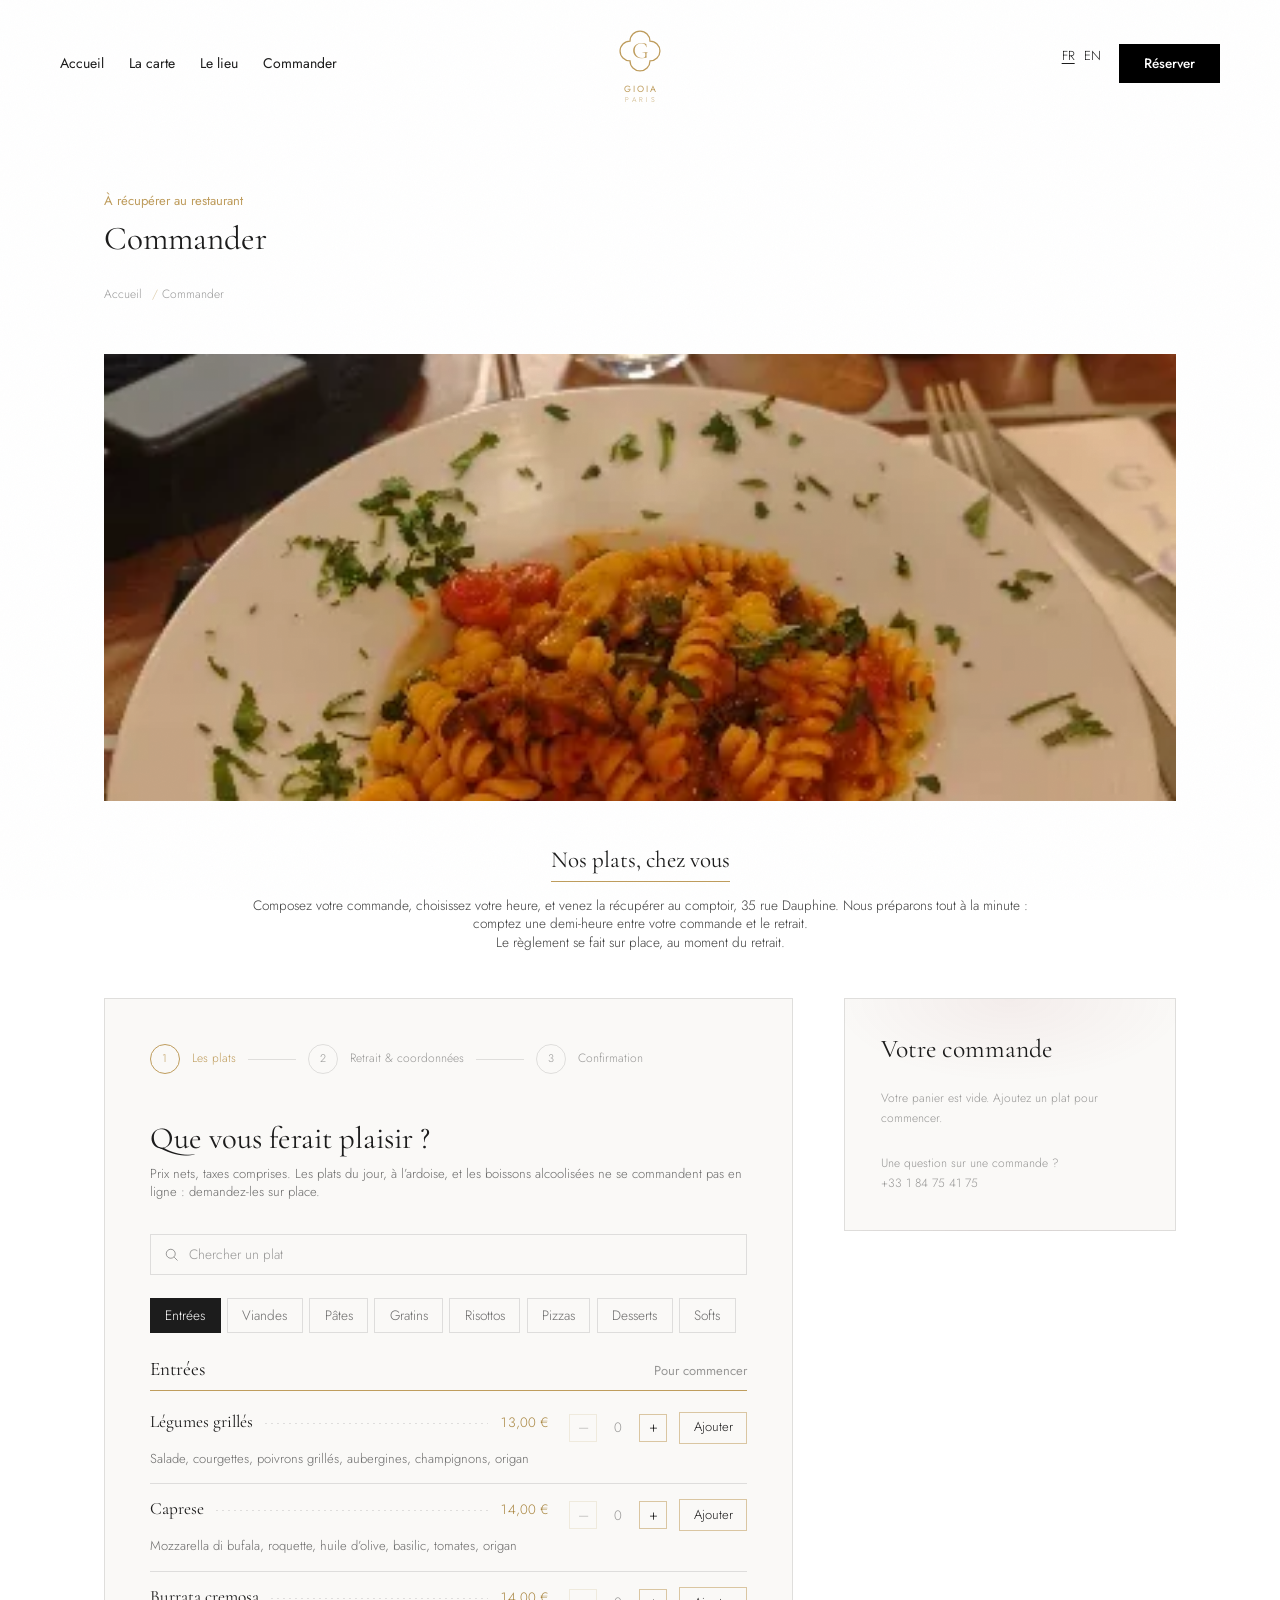
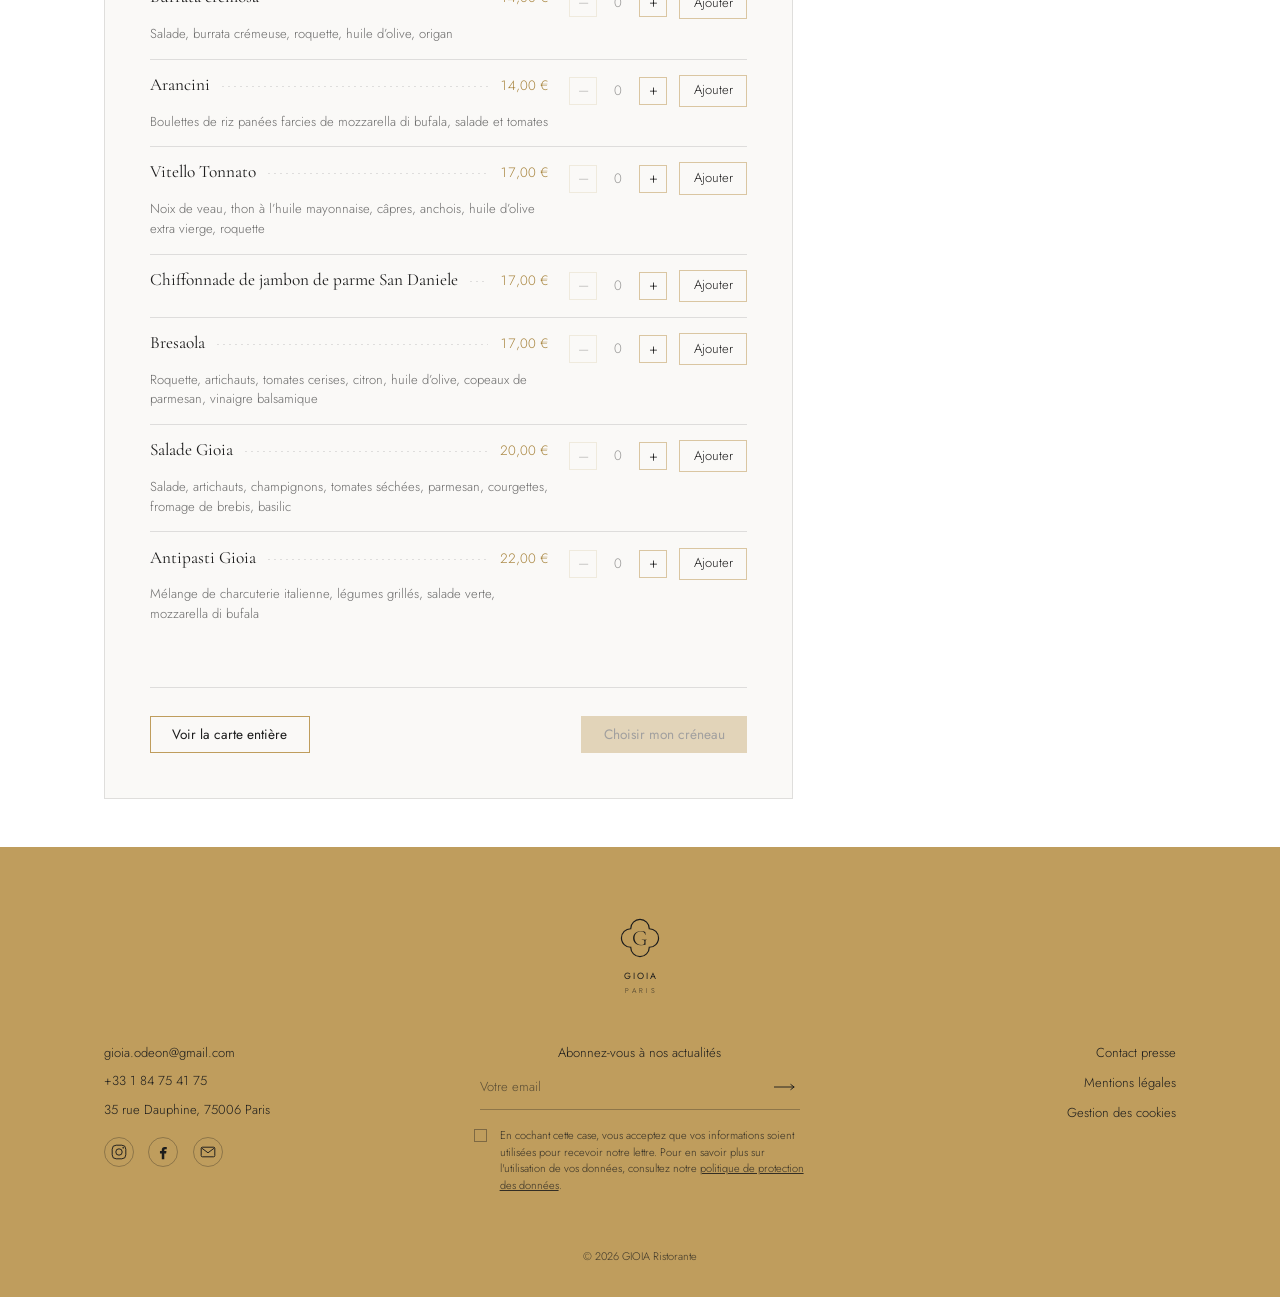
==== commit 01f6682a: "Range les plats par catégories et resserre la page de commande Soixante-six plats d'affilée, c'est u" ====
--- a/site/commander.html
+++ b/site/commander.html
@@ -189,7 +189,19 @@
               alcoolisées ne se commandent pas en ligne : demandez-les sur place.
             </p>
 
-            <div data-carte></div>
+            <div class="cmd-chercher">
+              <svg width="15" height="15" viewBox="0 0 20 20" aria-hidden="true">
+                <circle cx="9" cy="9" r="6" fill="none" stroke="currentColor" stroke-width="1.3"/>
+                <path d="M13.5 13.5L18 18" stroke="currentColor" stroke-width="1.3"/>
+              </svg>
+              <input type="search" data-recherche placeholder="Chercher un plat"
+                     aria-label="Chercher un plat dans toute la carte">
+            </div>
+
+            <div class="cmd-cats" role="group" aria-label="Catégories de la carte" data-categories></div>
+
+            <h3 class="cmd-liste__titre" data-carte-titre></h3>
+            <div class="cmd-liste" data-carte></div>
 
             <div class="step__actions">
               <a class="btn" href="la-carte.html">Voir la carte entière</a>
@@ -294,6 +306,10 @@
           <div data-panier-contenu hidden>
             <div class="panier-lignes" data-panier-lignes></div>
 
+            <p class="panier-vider-ligne">
+              <button type="button" class="panier-vider" data-vider>Vider le panier</button>
+            </p>
+
             <dl class="summary__list" style="margin-top:1.25rem">
               <div class="summary__row"><dt>Articles</dt><dd data-articles>0 article</dd></div>
               <div class="summary__row"><dt>Dont TVA 10 %</dt><dd data-total-tva>—</dd></div>
@@ -312,6 +328,16 @@
       </div>
     </div>
   </section>
+
+  <!-- Barre de rappel du panier, sur les petits écrans : la carte est longue,
+       le récapitulatif se trouve tout en bas. -->
+  <div class="cmd-barre" data-barre hidden>
+    <div class="cmd-barre__texte">
+      <span class="cmd-barre__n" data-barre-n>0 article</span>
+      <span class="cmd-barre__total" data-barre-total>—</span>
+    </div>
+    <button type="button" class="btn btn--filled" data-vers-panier>Voir le panier</button>
+  </div>
 
 </main>
 
--- a/site/assets/css/style.css
+++ b/site/assets/css/style.css
@@ -1460,6 +1460,11 @@
 }
 
 .booking__panel {
+  /* Un élément de grille vaut « min-width: auto » par défaut : il refuse de
+     descendre sous la largeur minimale de son contenu. Le ruban d'onglets,
+     en « nowrap », imposait alors ses 600 px à toute la page — 665 px de
+     rendu au lieu de 390 sur un téléphone. */
+  min-width: 0;
   border: 1px solid var(--line);
   background: var(--ink-2);
   padding: clamp(1.5rem, 3.5vw, 3rem);
@@ -1688,6 +1693,7 @@
 
 /* Récapitulatif */
 .summary {
+  min-width: 0;
   border: 1px solid var(--line);
   background:
     radial-gradient(90% 60% at 50% 0%, rgba(142,42,51,.06), transparent 60%),
@@ -2154,12 +2160,231 @@
   font-size: 1rem;
 }
 
-/* ---- La carte, resserrée dans la colonne de commande ---- */
-.commande .menu-section + .menu-section { margin-top: clamp(2rem, 4vw, 3rem); }
-.commande .menu-section__head { margin-bottom: clamp(1.25rem, 2.5vw, 1.75rem); }
-.commande .menu-list { gap: clamp(1.25rem, 2.2vw, 1.75rem); }
-@media (min-width: 1100px) {
-  .commande .menu-list--two { grid-template-columns: minmax(0, 1fr); }
+/* ---- Chercher un plat ---- */
+.cmd-chercher {
+  display: flex;
+  align-items: center;
+  gap: 0.6rem;
+  margin-bottom: 1.4rem;
+  padding: 0.6rem 0.85rem;
+  border: 1px solid var(--line);
+  color: var(--text-faint);
+  transition: border-color 0.3s var(--ease);
+}
+.cmd-chercher:focus-within { border-color: var(--or); color: var(--or-fonce); }
+.cmd-chercher input {
+  flex: 1;
+  min-width: 0;
+  border: 0;
+  background: transparent;
+  color: var(--text-strong);
+  font-size: var(--fs-body);
+  padding: 0;
+}
+.cmd-chercher input:focus { outline: none; }
+.cmd-chercher input::placeholder { color: var(--text-faint); }
+.cmd-chercher input::-webkit-search-cancel-button { cursor: pointer; }
+
+/* ---- Les catégories, en onglets ----
+   Sur la carte complète les sections s'enchaînent ; ici on en montre une à la
+   fois. Soixante-six plats d'affilée, c'est une page qu'on ne finit pas. */
+.cmd-cats {
+  display: flex;
+  flex-wrap: wrap;          /* au large, tout tient sur deux rangs */
+  gap: 0.4rem;
+  margin-bottom: 1.6rem;
+  min-width: 0;
+}
+@media (max-width: 620px) {
+  /* à l'étroit, un ruban qu'on fait glisser plutôt que six rangs de boutons */
+  /* Pas de marge négative ici : le ruban vit dans un panneau déjà rembourré,
+     et déborder de sa largeur élargissait toute la page — 665 px de rendu au
+     lieu de 390. Il défile à l'intérieur du panneau. */
+  .cmd-cats {
+    flex-wrap: nowrap;
+    overflow-x: auto;
+    padding-bottom: 0.4rem;
+    scrollbar-width: none;
+  }
+  .cmd-cats::-webkit-scrollbar { display: none; }
+}
+.cmd-cat {
+  flex: none;
+  display: inline-flex;
+  align-items: center;
+  gap: 0.45rem;
+  padding: 0.5rem 0.9rem;
+  border: 1px solid var(--line);
+  background: transparent;
+  color: var(--text-muted);
+  font-size: var(--fs-body);
+  line-height: 1.3;
+  white-space: nowrap;
+  cursor: pointer;
+  transition: border-color 0.3s var(--ease), color 0.3s var(--ease), background-color 0.3s var(--ease);
+}
+.cmd-cat:hover { border-color: var(--line-strong); color: var(--text-strong); }
+.cmd-cat.est-actif {
+  background: var(--encre-forte);
+  border-color: var(--encre-forte);
+  color: var(--blanc);
+}
+.cmd-cat__n {
+  display: inline-grid;
+  place-items: center;
+  min-width: 18px;
+  height: 18px;
+  padding: 0 0.3rem;
+  background: var(--or);
+  color: var(--encre-forte);
+  font-size: 0.6875rem;
+  font-variant-numeric: tabular-nums;
+}
+.cmd-cat__n[hidden] { display: none; }
+
+/* ---- Le titre de la catégorie affichée ---- */
+.cmd-liste__titre {
+  display: flex;
+  align-items: baseline;
+  gap: 0.9rem;
+  margin: 0 0 0.35rem;
+  padding-bottom: 0.6rem;
+  border-bottom: 1px solid var(--or);
+  font-size: var(--fs-h3);
+}
+.cmd-liste__sous {
+  margin-left: auto;
+  font-family: var(--font-sans);
+  font-size: var(--fs-small);
+  color: var(--text-faint);
+  white-space: nowrap;
+}
+
+/* ---- Une ligne de plat ----
+   Nom et prix sur une ligne, description dessous, compteur à droite sur toute
+   la hauteur : l'œil descend la colonne des prix sans obstacle. */
+.cmd-plat {
+  display: grid;
+  grid-template-columns: minmax(0, 1fr) auto;
+  gap: 0.3rem 1.25rem;
+  align-items: start;
+  padding: 0.95rem 0;
+  border-bottom: 1px solid var(--line);
+}
+.cmd-plat:last-child { border-bottom: 0; }
+.cmd-plat__tete {
+  grid-column: 1;
+  display: flex;
+  align-items: baseline;
+  gap: 0.75rem;
+}
+.cmd-plat__nom {
+  font-family: var(--font-display);
+  font-size: clamp(1.05rem, 1.35vw, 1.25rem);
+  line-height: 1.2;
+  color: var(--text-strong);
+}
+.cmd-plat__filet {
+  flex: 1;
+  min-width: 1rem;
+  height: 1px;
+  transform: translateY(-3px);
+  background-image: linear-gradient(to right, var(--line) 40%, transparent 40%);
+  background-size: 6px 1px;
+  background-repeat: repeat-x;
+}
+.cmd-plat__prix {
+  font-size: var(--fs-body);
+  font-variant-numeric: tabular-nums;
+  color: var(--or-fonce);
+  white-space: nowrap;
+}
+.cmd-plat__desc {
+  grid-column: 1;
+  margin: 0;
+  font-size: 0.8125rem;
+  line-height: 1.5;
+  color: var(--text-muted);
+}
+.cmd-plat__cat {
+  grid-column: 1;
+  margin: 0;
+  font-size: 0.75rem;
+  color: var(--or);
+}
+.cmd-plat__ctrl {
+  grid-column: 2;
+  grid-row: 1 / -1;
+  align-self: center;
+  justify-content: flex-end;
+  margin-top: 0;
+  /* Largeur constante : le bouton « Ajouter » disparaît une fois le plat pris,
+     et sans cela toute la colonne des prix se décalerait. */
+  min-width: 148px;
+}
+/* À l'étroit, la ligne se déplie : nom et prix, description, puis le compteur
+   sur son propre rang. À deux colonnes, le nom se brisait en trois. */
+@media (max-width: 560px) {
+  .cmd-plat { grid-template-columns: minmax(0, 1fr); }
+  .cmd-plat__ctrl {
+    grid-column: 1;
+    grid-row: auto;
+    align-self: start;
+    justify-content: flex-start;
+    min-width: 0;
+    margin-top: 0.5rem;
+  }
+  .cmd-plat__nom { font-size: 1.05rem; }
+}
+.cmd-plat.est-choisi { background: linear-gradient(to right, rgba(191,157,93,.07), transparent 60%); }
+
+.cmd-vide {
+  padding: 2rem 0;
+  font-size: var(--fs-body);
+  color: var(--text-muted);
+}
+
+/* ---- Vider le panier ---- */
+.panier-vider-ligne { margin: 1rem 0 0; text-align: right; }
+.panier-vider {
+  border: 0;
+  background: none;
+  padding: 0;
+  color: var(--text-faint);
+  font-size: 0.75rem;
+  text-decoration: underline;
+  text-underline-offset: 3px;
+  cursor: pointer;
+}
+.panier-vider:hover { color: var(--terracotta); }
+
+/* ---- Barre de rappel du panier, sur les petits écrans ---- */
+.cmd-barre {
+  position: fixed;
+  left: 0; right: 0; bottom: 0;
+  z-index: 800;
+  display: none;
+  align-items: center;
+  justify-content: space-between;
+  gap: 1rem;
+  padding: 0.7rem var(--gutter);
+  background: var(--blanc);
+  border-top: 1px solid var(--or);
+  box-shadow: 0 -6px 24px rgba(28, 28, 28, 0.07);
+}
+.cmd-barre[hidden] { display: none; }
+.cmd-barre__texte { display: grid; gap: 0.1rem; }
+.cmd-barre__n { font-size: 0.75rem; color: var(--text-faint); }
+.cmd-barre__total {
+  font-size: 1.05rem;
+  font-variant-numeric: tabular-nums;
+  color: var(--text-strong);
+}
+.cmd-barre .btn { min-width: 0; padding: 0.55rem 1.1rem; }
+@media (max-width: 999px) {
+  .cmd-barre:not([hidden]) { display: flex; }
+  /* de quoi ne pas masquer le bas de page sous la barre */
+  body.commande-ouverte { padding-bottom: 72px; }
 }
 
 /* =========================== 13. PIED DE PAGE ============================ */
